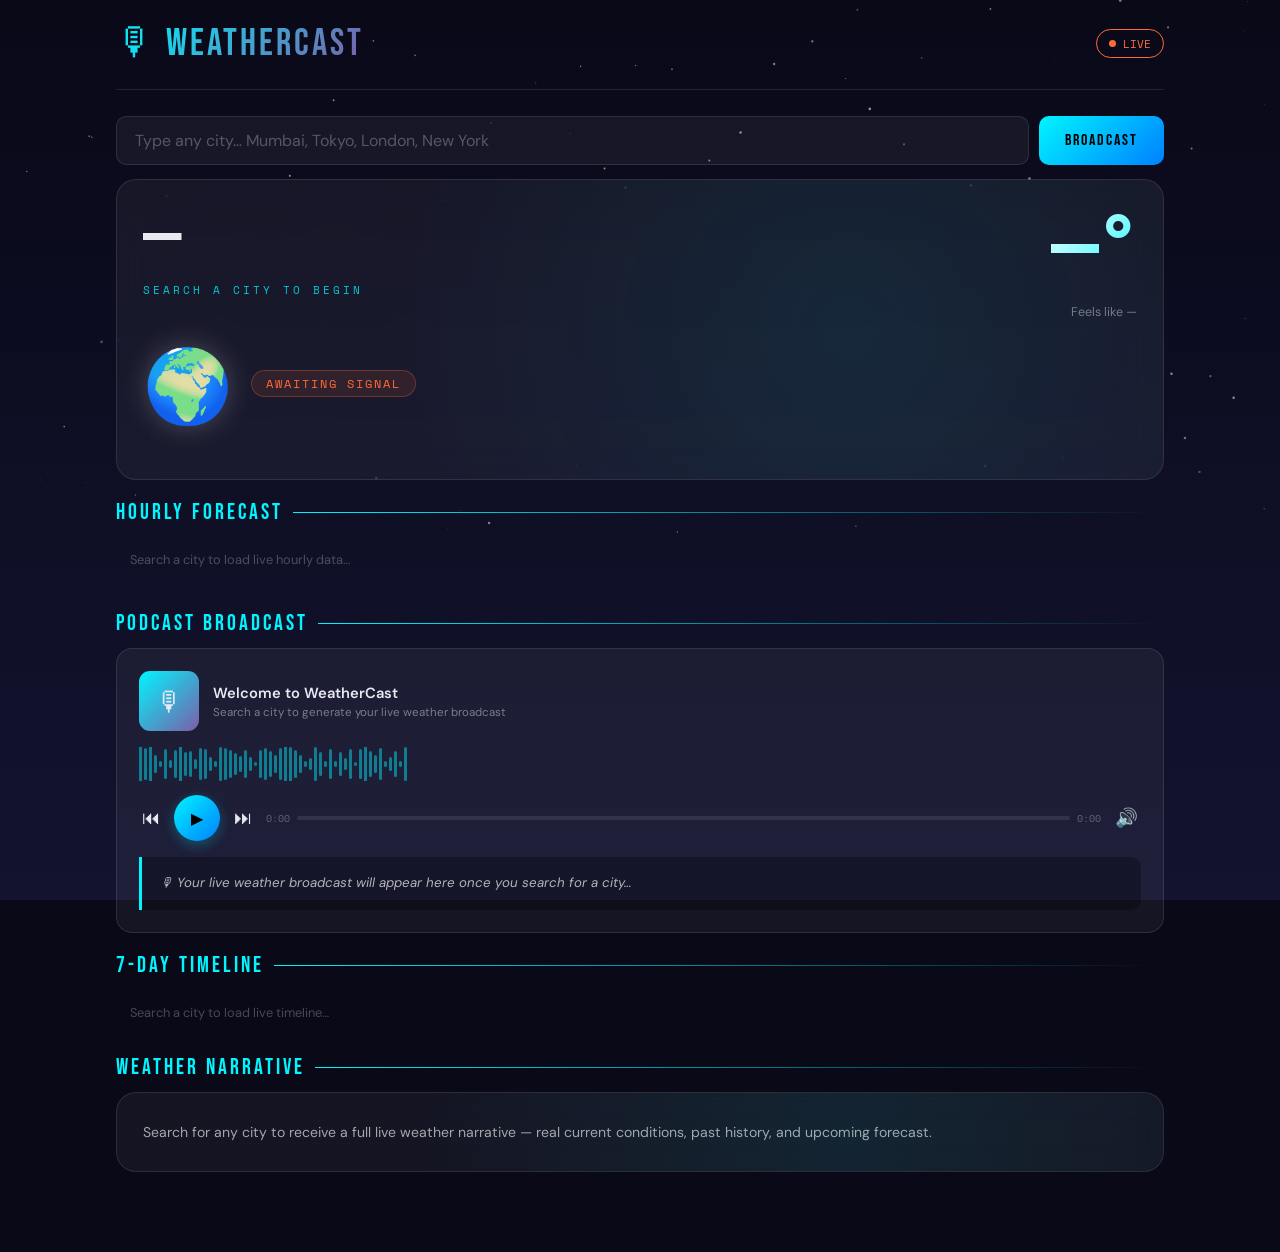
==== index.html @ f846a608 "Rename Weathercast App.html to index.html" ====
<!DOCTYPE html>
<html lang="en">
<head>
<meta charset="UTF-8"/>
<meta name="viewport" content="width=device-width,initial-scale=1.0"/>
<title>WeatherCast — Live Weather Podcast</title>
<link href="https://fonts.googleapis.com/css2?family=Bebas+Neue&family=DM+Sans:wght@300;400;600&family=Space+Mono:wght@400;700&display=swap" rel="stylesheet"/>
<style>
*,*::before,*::after{margin:0;padding:0;box-sizing:border-box}
:root{--a:#00f5ff;--a2:#ff6b35;--a3:#7fff00;--bg:#090918;--card:rgba(255,255,255,0.05);--border:rgba(255,255,255,0.1);--text:#e8e8f0}
body{font-family:'DM Sans',sans-serif;background:var(--bg);color:var(--text);min-height:100vh;overflow-x:hidden}
canvas{position:fixed;inset:0;z-index:0;pointer-events:none}
.wrap{position:relative;z-index:1;max-width:1080px;margin:0 auto;padding:20px 16px 60px}
header{display:flex;align-items:center;justify-content:space-between;padding-bottom:22px;border-bottom:1px solid var(--border);margin-bottom:26px}
.logo{font-family:'Bebas Neue',sans-serif;font-size:2.4rem;letter-spacing:3px;background:linear-gradient(135deg,var(--a),#7b5ea7);-webkit-background-clip:text;-webkit-text-fill-color:transparent}
.badge{display:flex;align-items:center;gap:7px;font-family:'Space Mono',monospace;font-size:.7rem;color:var(--a2);border:1px solid var(--a2);padding:5px 12px;border-radius:20px}
.dot{width:7px;height:7px;background:var(--a2);border-radius:50%;animation:pulse 1.2s ease-in-out infinite}
@keyframes pulse{0%,100%{opacity:1;transform:scale(1)}50%{opacity:.4;transform:scale(1.5)}}
.srow{display:flex;gap:10px;margin-bottom:14px}
.sinput{flex:1;background:rgba(255,255,255,.05);border:1px solid var(--border);border-radius:10px;padding:13px 18px;color:var(--text);font-family:'DM Sans',sans-serif;font-size:1rem;outline:none;transition:border-color .3s,box-shadow .3s}
.sinput:focus{border-color:var(--a);box-shadow:0 0 22px rgba(0,245,255,.22)}
.sinput::placeholder{color:rgba(255,255,255,.28)}
.sbtn{background:linear-gradient(135deg,var(--a),#0080ff);border:none;border-radius:10px;padding:13px 26px;color:#000;font-family:'Bebas Neue',sans-serif;font-size:1rem;letter-spacing:2px;cursor:pointer;transition:transform .2s,box-shadow .2s;white-space:nowrap}
.sbtn:hover{transform:translateY(-2px);box-shadow:0 8px 22px rgba(0,245,255,.38)}
.sbtn:active{transform:translateY(0)}
.err{background:rgba(255,80,80,.1);border:1px solid rgba(255,80,80,.3);border-radius:10px;padding:14px 18px;color:#ff7070;font-size:.85rem;margin-bottom:14px;display:none;line-height:1.8}
.card{position:relative;overflow:hidden;border-radius:20px;border:1px solid var(--border);backdrop-filter:blur(18px);background:var(--card);padding:26px;margin-bottom:20px}
.card::before{content:'';position:absolute;inset:0;background:radial-gradient(circle at 70% 50%,rgba(0,245,255,.07),transparent 60%);pointer-events:none}
.crow{display:flex;justify-content:space-between;align-items:flex-start;flex-wrap:wrap;gap:10px;margin-bottom:20px}
.cname{font-family:'Bebas Neue',sans-serif;font-size:clamp(2.4rem,7vw,4.8rem);line-height:.92;letter-spacing:2px}
.ccountry{font-family:'Space Mono',monospace;font-size:.68rem;color:var(--a);letter-spacing:3px;margin-top:5px;opacity:.8}
.tright{text-align:right}
.tmain{font-family:'Bebas Neue',sans-serif;font-size:clamp(3.2rem,9vw,6rem);line-height:1;background:linear-gradient(135deg,#fff,var(--a));-webkit-background-clip:text;-webkit-text-fill-color:transparent}
.tfeel{font-size:.78rem;color:rgba(255,255,255,.42);margin-top:2px}
.wrow{display:flex;align-items:center;gap:18px;flex-wrap:wrap}
.wicon{font-size:4.5rem;animation:float 4s ease-in-out infinite;filter:drop-shadow(0 0 14px rgba(255,255,255,.22))}
@keyframes float{0%,100%{transform:translateY(0)}50%{transform:translateY(-9px)}}
.ctag{font-family:'Space Mono',monospace;font-size:.75rem;color:var(--a2);background:rgba(255,107,53,.1);border:1px solid rgba(255,107,53,.28);padding:4px 14px;border-radius:18px;letter-spacing:2px;text-transform:uppercase;display:inline-block}
.cdesc{margin-top:7px;font-size:.82rem;color:rgba(255,255,255,.42);line-height:1.6}
.sgrid{display:grid;grid-template-columns:repeat(auto-fit,minmax(110px,1fr));gap:10px;margin-top:20px}
.sitem{background:rgba(255,255,255,.04);border:1px solid var(--border);border-radius:12px;padding:13px 10px;text-align:center;transition:transform .2s,border-color .2s}
.sitem:hover{transform:translateY(-3px);border-color:var(--a)}
.si{font-size:1.3rem;margin-bottom:5px}
.sl{font-size:.6rem;text-transform:uppercase;letter-spacing:2px;color:rgba(255,255,255,.32);margin-bottom:2px}
.sv{font-family:'Space Mono',monospace;font-size:.9rem;font-weight:700}
.sunw{position:relative;height:94px;margin:18px 0 5px;overflow:hidden}
.sunw svg{width:100%;height:100%}
.aqiw{margin-top:16px}
.aqil{display:flex;justify-content:space-between;font-size:.7rem;color:rgba(255,255,255,.42);margin-bottom:5px}
.aqibar{height:7px;border-radius:7px;background:linear-gradient(to right,#00e676,#ffeb3b,#ff9800,#f44336,#9c27b0);position:relative}
.aqicur{position:absolute;top:-5px;width:14px;height:14px;background:#fff;border-radius:50%;box-shadow:0 0 6px rgba(255,255,255,.5);transform:translateX(-50%);transition:left 1s ease}
.sec{font-family:'Bebas Neue',sans-serif;font-size:1.35rem;letter-spacing:3px;color:var(--a);margin-bottom:12px;display:flex;align-items:center;gap:10px}
.sec::after{content:'';flex:1;height:1px;background:linear-gradient(to right,var(--a),transparent)}
.hstrip{display:flex;gap:9px;overflow-x:auto;padding-bottom:9px;margin-bottom:20px;scrollbar-width:thin;scrollbar-color:var(--a) transparent}
.hp{flex-shrink:0;background:var(--card);border:1px solid var(--border);border-radius:11px;padding:11px 13px;text-align:center;min-width:64px;transition:border-color .2s,transform .2s}
.hp.now{border-color:var(--a);background:rgba(0,245,255,.07)}
.hp:hover{transform:scale(1.05)}
.hpt{font-family:'Space Mono',monospace;font-size:.58rem;color:rgba(255,255,255,.32);margin-bottom:4px}
.hpi{font-size:1.15rem;margin-bottom:4px}
.hpv{font-family:'Space Mono',monospace;font-size:.78rem;font-weight:700}
.tgrid{display:grid;grid-template-columns:repeat(auto-fit,minmax(125px,1fr));gap:10px;margin-bottom:20px}
.tc{background:var(--card);border:1px solid var(--border);border-radius:14px;padding:16px 12px;transition:transform .3s,border-color .3s,box-shadow .3s;position:relative;overflow:hidden}
.tc::before{content:'';position:absolute;inset:0;background:radial-gradient(circle at 50% 0%,rgba(0,245,255,.04),transparent 60%)}
.tc:hover{transform:translateY(-4px);border-color:var(--a);box-shadow:0 8px 24px rgba(0,245,255,.1)}
.tch{display:flex;justify-content:space-between;align-items:center;margin-bottom:8px}
.tcd{font-family:'Space Mono',monospace;font-size:.62rem;text-transform:uppercase;letter-spacing:2px;color:rgba(255,255,255,.32)}
.tbg{font-size:.58rem;padding:2px 7px;border-radius:7px;font-family:'Space Mono',monospace}
.bp{background:rgba(255,107,53,.12);color:var(--a2);border:1px solid rgba(255,107,53,.22)}
.bt{background:rgba(0,245,255,.12);color:var(--a);border:1px solid rgba(0,245,255,.22)}
.ba{background:rgba(127,255,0,.08);color:var(--a3);border:1px solid rgba(127,255,0,.18)}
.tci{font-size:1.9rem;margin-bottom:7px;display:block}
.tct{font-family:'Bebas Neue',sans-serif;font-size:1.9rem}
.tcc{font-size:.7rem;color:rgba(255,255,255,.42);margin-top:2px}
.tchl{font-family:'Space Mono',monospace;font-size:.65rem;margin-top:7px;color:rgba(255,255,255,.28)}
.pcard{background:var(--card);border:1px solid var(--border);border-radius:16px;padding:22px;margin-bottom:20px}
.pmeta{display:flex;align-items:center;gap:14px;margin-bottom:16px}
.pthumb{width:60px;height:60px;border-radius:11px;background:linear-gradient(135deg,var(--a),#7b5ea7);display:flex;align-items:center;justify-content:center;font-size:1.7rem;flex-shrink:0}
.pthumb.spin{animation:tspin 8s linear infinite}
@keyframes tspin{to{border-radius:50%;transform:rotate(360deg)}}
.ptitle{font-size:.92rem;font-weight:600;margin-bottom:2px}
.psub{font-size:.72rem;color:rgba(255,255,255,.42)}
.wf{display:flex;align-items:center;gap:2px;height:34px;margin-bottom:14px;overflow:hidden}
.wb{width:3px;background:var(--a);border-radius:2px;transform-origin:bottom;animation:wav var(--d) ease-in-out infinite alternate paused;opacity:.45}
.wb.on{animation-play-state:running;opacity:1}
@keyframes wav{from{transform:scaleY(.07)}to{transform:scaleY(1)}}
.pctrl{display:flex;align-items:center;gap:11px}
.cbtn{background:none;border:none;cursor:pointer;color:var(--text);font-size:1.15rem;transition:color .2s,transform .2s;padding:3px}
.cbtn:hover{color:var(--a);transform:scale(1.15)}
.playbtn{width:46px;height:46px;background:linear-gradient(135deg,var(--a),#0080ff);border-radius:50%;display:flex;align-items:center;justify-content:center;color:#000;font-size:1rem;border:none;cursor:pointer;transition:transform .2s,box-shadow .2s;box-shadow:0 4px 14px rgba(0,245,255,.26);flex-shrink:0}
.playbtn:hover{transform:scale(1.08);box-shadow:0 6px 22px rgba(0,245,255,.42)}
.prow{flex:1;display:flex;align-items:center;gap:7px}
.ptrack{flex:1;height:4px;background:rgba(255,255,255,.09);border-radius:4px;cursor:pointer;overflow:hidden}
.pfill{height:100%;background:linear-gradient(to right,var(--a),#0080ff);border-radius:4px;pointer-events:none;transition:width .3s}
.tl{font-family:'Space Mono',monospace;font-size:.62rem;color:rgba(255,255,255,.32);white-space:nowrap}
.sbox{background:rgba(0,0,0,.26);border-left:3px solid var(--a);border-radius:0 11px 11px 0;padding:14px 18px;font-size:.83rem;line-height:1.85;color:rgba(255,255,255,.68);margin-top:16px;max-height:175px;overflow-y:auto;scrollbar-width:thin;scrollbar-color:var(--a) transparent}
.hl{color:var(--a);font-weight:600}
.narr{font-size:.88rem;line-height:1.9;color:rgba(255,255,255,.62)}
.narr em{color:var(--a);font-style:normal;font-weight:600}
.loader{position:fixed;inset:0;background:rgba(9,9,24,.94);display:flex;align-items:center;justify-content:center;z-index:999;flex-direction:column;gap:13px;transition:opacity .4s}
.loader.off{opacity:0;pointer-events:none}
.ring{width:48px;height:48px;border-radius:50%;border:3px solid rgba(0,245,255,.1);border-top-color:var(--a);animation:spin .8s linear infinite}
@keyframes spin{to{transform:rotate(360deg)}}
.ltxt{font-family:'Space Mono',monospace;font-size:.72rem;color:var(--a);letter-spacing:3px;text-align:center}
.fx{position:fixed;inset:0;pointer-events:none;z-index:0;overflow:hidden}
.rd{position:absolute;width:1px;background:linear-gradient(to bottom,transparent,rgba(130,200,255,.55));animation:rf var(--dur) linear var(--del) infinite}
@keyframes rf{from{top:-20px}to{top:100vh}}
.sf{position:absolute;color:rgba(255,255,255,.62);font-size:var(--sz);top:-28px;animation:sf2 var(--dur) linear var(--del) infinite}
@keyframes sf2{from{top:-28px;transform:translateX(0) rotate(0)}to{top:100vh;transform:translateX(var(--dr)) rotate(720deg)}}
.lf{position:fixed;inset:0;background:rgba(255,255,255,0);pointer-events:none;animation:lfl 6s ease infinite}
@keyframes lfl{0%,94%,96%,100%{background:rgba(255,255,255,0)}95%{background:rgba(255,255,255,.12)}}
@media(max-width:520px){.crow{flex-direction:column}.tright{text-align:left}.sgrid{grid-template-columns:repeat(2,1fr)}.tgrid{grid-template-columns:repeat(2,1fr)}}
</style>
</head>
<body>
<div class="loader" id="ldr"><div class="ring"></div><div class="ltxt" id="ltxt">WEATHERCAST</div></div>
<div class="fx" id="rc"></div><div class="fx" id="sc"></div><div class="fx" id="stc"></div>
<canvas id="bg"></canvas>
<div class="wrap">
  <header>
    <div class="logo">🎙 WeatherCast</div>
    <div class="badge"><div class="dot"></div>LIVE</div>
  </header>
  <div class="srow">
    <input id="inp" class="sinput" type="text" placeholder="Type any city… Mumbai, Tokyo, London, New York"/>
    <button class="sbtn" onclick="go()">BROADCAST</button>
  </div>
  <div class="err" id="err"></div>
  <div class="card">
    <div class="crow">
      <div><div class="cname" id="cn">—</div><div class="ccountry" id="cc">SEARCH A CITY TO BEGIN</div></div>
      <div class="tright"><div class="tmain" id="tm">—°</div><div class="tfeel" id="tf">Feels like —</div></div>
    </div>
    <div class="wrow">
      <span class="wicon" id="wi">🌍</span>
      <div><span class="ctag" id="ct">AWAITING SIGNAL</span><div class="cdesc" id="cd"></div></div>
    </div>
    <div class="sgrid" id="sg"></div>
    <div class="sunw" id="sunw" style="display:none">
      <svg viewBox="0 0 600 100" preserveAspectRatio="none">
        <path d="M30,96 Q300,-10 570,96" stroke="rgba(255,180,0,.2)" stroke-width="2" fill="none" stroke-dasharray="5 4"/>
        <circle id="sdot" cx="0" cy="0" r="9" fill="#FFD700" filter="url(#gf)"/>
        <defs><filter id="gf"><feGaussianBlur stdDeviation="3" result="b"/><feMerge><feMergeNode in="b"/><feMergeNode in="SourceGraphic"/></feMerge></filter></defs>
      </svg>
      <div style="display:flex;justify-content:space-between;font-family:'Space Mono',monospace;font-size:.62rem;color:rgba(255,255,255,.28);padding:0 18px">
        <span id="srl">🌅 —</span><span id="ssl">🌇 —</span>
      </div>
    </div>
    <div class="aqiw" id="aqiw" style="display:none">
      <div class="aqil"><span>AIR QUALITY INDEX</span><span id="aqiv">—</span></div>
      <div class="aqibar"><div class="aqicur" id="aqic" style="left:5%"></div></div>
    </div>
  </div>
  <div class="sec">HOURLY FORECAST</div>
  <div class="hstrip" id="hs"><div style="color:rgba(255,255,255,.26);font-size:.8rem;padding:14px">Search a city to load live hourly data…</div></div>
  <div class="sec">PODCAST BROADCAST</div>
  <div class="pcard">
    <div class="pmeta">
      <div class="pthumb" id="pt">🎙</div>
      <div><div class="ptitle" id="etitle">Welcome to WeatherCast</div><div class="psub" id="esub">Search a city to generate your live weather broadcast</div></div>
    </div>
    <div class="wf" id="wf"></div>
    <div class="pctrl">
      <button class="cbtn" onclick="skB()">⏮</button>
      <button class="playbtn" id="pb" onclick="tog()">▶</button>
      <button class="cbtn" onclick="skF()">⏭</button>
      <div class="prow">
        <span class="tl" id="tc">0:00</span>
        <div class="ptrack" onclick="seek(event)"><div class="pfill" id="pf" style="width:0%"></div></div>
        <span class="tl" id="tt">0:00</span>
      </div>
      <button class="cbtn" id="vb" onclick="muteT()">🔊</button>
    </div>
    <div class="sbox" id="sb"><em>🎙 Your live weather broadcast will appear here once you search for a city…</em></div>
  </div>
  <div class="sec">7-DAY TIMELINE</div>
  <div class="tgrid" id="tg"><div style="color:rgba(255,255,255,.26);font-size:.8rem;padding:14px">Search a city to load live timeline…</div></div>
  <div class="sec">WEATHER NARRATIVE</div>
  <div class="card"><p class="narr" id="nrt">Search for any city to receive a full live weather narrative — real current conditions, past history, and upcoming forecast.</p></div>
</div>
<script>
const WM={0:{l:"Clear Sky",i:"☀️"},1:{l:"Mainly Clear",i:"🌤"},2:{l:"Partly Cloudy",i:"⛅"},3:{l:"Overcast",i:"☁️"},45:{l:"Foggy",i:"🌫"},48:{l:"Icy Fog",i:"🌫"},51:{l:"Light Drizzle",i:"🌦"},53:{l:"Moderate Drizzle",i:"🌦"},55:{l:"Dense Drizzle",i:"🌧"},61:{l:"Slight Rain",i:"🌧"},63:{l:"Moderate Rain",i:"🌧"},65:{l:"Heavy Rain",i:"🌧"},71:{l:"Slight Snow",i:"🌨"},73:{l:"Moderate Snow",i:"❄️"},75:{l:"Heavy Snow",i:"❄️"},77:{l:"Snow Grains",i:"🌨"},80:{l:"Slight Showers",i:"🌦"},81:{l:"Moderate Showers",i:"🌧"},82:{l:"Violent Showers",i:"⛈"},85:{l:"Snow Showers",i:"🌨"},86:{l:"Heavy Snow Showers",i:"❄️"},95:{l:"Thunderstorm",i:"⛈"},96:{l:"Thunderstorm+Hail",i:"⛈"},99:{l:"Heavy Thunderstorm",i:"⛈"}};
const W=c=>WM[c]||{l:"Unknown",i:"🌡"};
const CN={IN:"India",GB:"United Kingdom",US:"United States",JP:"Japan",FR:"France",AE:"United Arab Emirates",AU:"Australia",RU:"Russia",EG:"Egypt",CN:"China",SG:"Singapore",CA:"Canada",DE:"Germany",TH:"Thailand",BR:"Brazil",MX:"Mexico",ZA:"South Africa",NG:"Nigeria",KE:"Kenya",PK:"Pakistan",BD:"Bangladesh",ID:"Indonesia",PH:"Philippines",VN:"Vietnam",KR:"South Korea",IT:"Italy",ES:"Spain",PT:"Portugal",NL:"Netherlands",BE:"Belgium",CH:"Switzerland",AT:"Austria",SE:"Sweden",NO:"Norway",DK:"Denmark",FI:"Finland",PL:"Poland",TR:"Turkey",SA:"Saudi Arabia",IR:"Iran",IQ:"Iraq",IL:"Israel",AR:"Argentina",CL:"Chile",CO:"Colombia",PE:"Peru",NZ:"New Zealand",MY:"Malaysia",NP:"Nepal",LK:"Sri Lanka",GH:"Ghana",MA:"Morocco",UA:"Ukraine",GR:"Greece",CZ:"Czech Republic"};
const cname=c=>CN[c]||c||"";
// Canvas
const cv=document.getElementById('bg'),cx=cv.getContext('2d');
let stars=[],bgc=['#090918','#131330'];
const initC=()=>{cv.width=window.innerWidth;cv.height=window.innerHeight;stars=Array.from({length:110},()=>({x:Math.random()*cv.width,y:Math.random()*cv.height*.6,r:Math.random()*1.4,a:Math.random(),s:.003+Math.random()*.007}))};
const setBg=c=>{if([95,96,99].includes(c))bgc=['#0d0d18','#0d150b'];else if([61,63,65,80,81,82].includes(c))bgc=['#0a1020','#0d2032'];else if([71,73,75,77,85,86].includes(c))bgc=['#0f0f1c','#1c1e2c'];else if([0,1].includes(c))bgc=['#060610','#0a1028'];else bgc=['#090918','#131330']};
const drawC=()=>{const g=cx.createLinearGradient(0,0,0,cv.height);g.addColorStop(0,bgc[0]);g.addColorStop(1,bgc[1]);cx.fillStyle=g;cx.fillRect(0,0,cv.width,cv.height);stars.forEach(s=>{s.a+=s.s;cx.beginPath();cx.arc(s.x,s.y,s.r,0,Math.PI*2);cx.fillStyle=`rgba(255,255,255,${.25+Math.sin(s.a)*.35})`;cx.fill()});requestAnimationFrame(drawC)};
window.addEventListener('resize',initC);initC();drawC();
// Waveform
(()=>{const w=document.getElementById('wf');for(let i=0;i<54;i++){const b=document.createElement('div');b.className='wb';b.style.cssText=`height:${10+Math.random()*100}%;--d:${.3+Math.random()*.75}s;animation-delay:${Math.random()*-1}s`;w.appendChild(b)}})();
// State
let D=null,script='',playing=false,muted=false,elapsed=0,dur=180,paused=false;
const sy=window.speechSynthesis;
let utt=null,tmr=null;
const setL=(show,txt)=>{document.getElementById('ltxt').textContent=txt||'...';document.getElementById('ldr').classList.toggle('off',!show)};
const showErr=m=>{const e=document.getElementById('err');e.innerHTML='⚠️ '+m;e.style.display='block'};
const hideErr=()=>document.getElementById('err').style.display='none';

// FETCH — uses both fetch() and XHR as fallback
async function apiGet(url){
  // Try fetch first
  try{
    const r=await fetch(url);
    if(!r.ok)throw new Error('HTTP '+r.status);
    return await r.json();
  }catch(e){
    // Fallback to XHR
    return new Promise((res,rej)=>{
      const x=new XMLHttpRequest();
      x.open('GET',url,true);
      x.timeout=12000;
      x.onload=()=>{if(x.status>=200&&x.status<300){try{res(JSON.parse(x.responseText))}catch(e){rej('Parse error')}}else rej('Server error '+x.status)};
      x.onerror=()=>rej('NETWORK_ERROR');
      x.ontimeout=()=>rej('TIMEOUT');
      x.send();
    });
  }
}

async function go(){
  const v=document.getElementById('inp').value.trim();
  if(!v)return;
  hideErr();
  setL(true,'LOCATING CITY...');
  try{
    const gd=await apiGet('https://geocoding-api.open-meteo.com/v1/search?name='+encodeURIComponent(v)+'&count=1&language=en&format=json');
    if(!gd.results||!gd.results.length){setL(false);showErr('City "'+v+'" not found. Try a different spelling.');return;}
    const g=gd.results[0];
    setL(true,'FETCHING LIVE WEATHER...');
    const wd=await apiGet('https://api.open-meteo.com/v1/forecast?latitude='+g.latitude+'&longitude='+g.longitude+'&current=temperature_2m,relative_humidity_2m,apparent_temperature,weather_code,cloud_cover,wind_speed_10m,surface_pressure,visibility&hourly=temperature_2m,weather_code&daily=weather_code,temperature_2m_max,temperature_2m_min,sunrise,sunset&past_days=3&forecast_days=4&timezone=auto');
    setL(true,'CHECKING AIR QUALITY...');
    let aqi=null;
    try{const ad=await apiGet('https://air-quality-api.open-meteo.com/v1/air-quality?latitude='+g.latitude+'&longitude='+g.longitude+'&current=european_aqi&timezone=auto');aqi=ad?.current?.european_aqi??null;}catch(e){}
    D={name:g.name,country:cname(g.country_code),tz:g.timezone,c:wd.current,hourly:wd.hourly,daily:wd.daily,aqi};
    render(D);setL(false);
  }catch(e){
    setL(false);
    const msg=String(e);
    if(msg.includes('NETWORK_ERROR')||msg.includes('Failed to fetch')||msg.includes('NetworkError')||msg.includes('Load failed')){
      showErr('Cannot connect to Open-Meteo servers.<br><br>'
        +'<b>You are opening this as a local file.</b> Chrome blocks API calls from local files.<br><br>'
        +'<b>Quick fix:</b> Open the file <b>start-server.bat</b> (Windows) or <b>start-server.command</b> (Mac) that came with this download. It starts a tiny local server and opens the app automatically in your browser.');
    }else{
      showErr(msg);
    }
  }
}
document.getElementById('inp').addEventListener('keydown',e=>{if(e.key==='Enter')go()});

function render(d){
  const{name,country,c,hourly,daily,aqi}=d;
  const w=W(c.weather_code),t=Math.round(c.temperature_2m),fl=Math.round(c.apparent_temperature),ti=3;
  document.getElementById('cn').textContent=name;
  document.getElementById('cc').textContent=country+' · '+(d.tz||'');
  document.getElementById('tm').textContent=t+'°C';
  document.getElementById('tf').textContent='Feels like '+fl+'°C · H:'+Math.round(daily.temperature_2m_max[ti])+'° L:'+Math.round(daily.temperature_2m_min[ti])+'°';
  document.getElementById('wi').textContent=w.i;
  document.getElementById('ct').textContent=w.l.toUpperCase();
  document.getElementById('cd').textContent='Wind '+Math.round(c.wind_speed_10m)+' km/h · Humidity '+c.relative_humidity_2m+'% · Pressure '+Math.round(c.surface_pressure)+' hPa';
  const vis=c.visibility?(c.visibility/1000).toFixed(1)+' km':'—';
  const sr=f12(daily.sunrise[ti]),ss=f12(daily.sunset[ti]);
  document.getElementById('sg').innerHTML=[{e:'💧',l:'HUMIDITY',v:c.relative_humidity_2m+'%'},{e:'💨',l:'WIND',v:Math.round(c.wind_speed_10m)+' km/h'},{e:'👁️',l:'VISIBILITY',v:vis},{e:'🌡',l:'FEELS LIKE',v:fl+'°C'},{e:'📊',l:'PRESSURE',v:Math.round(c.surface_pressure)+' hPa'},{e:'☁️',l:'CLOUD COVER',v:c.cloud_cover+'%'},{e:'🌅',l:'SUNRISE',v:sr},{e:'🌇',l:'SUNSET',v:ss}].map(s=>'<div class="sitem"><div class="si">'+s.e+'</div><div class="sl">'+s.l+'</div><div class="sv">'+s.v+'</div></div>').join('');
  document.getElementById('sunw').style.display='block';
  document.getElementById('srl').textContent='🌅 '+sr;document.getElementById('ssl').textContent='🌇 '+ss;
  placeSun(daily.sunrise[ti],daily.sunset[ti]);
  if(aqi!==null){document.getElementById('aqiw').style.display='block';const al=aqi<20?'Good':aqi<40?'Fair':aqi<60?'Moderate':aqi<80?'Poor':'Very Poor';document.getElementById('aqiv').textContent=aqi+' — '+al;document.getElementById('aqic').style.left=Math.min(95,Math.round(aqi/100*100))+'%';}
  const nowH=new Date().getHours(),times=hourly.time;
  let si=times.findIndex(t2=>{const dt=new Date(t2);return dt.toDateString()===new Date().toDateString()&&dt.getHours()===nowH});
  if(si<0)si=0;
  document.getElementById('hs').innerHTML=Array.from({length:24},(_,i)=>si+i).filter(i=>i<times.length).map((idx,i)=>{const dt=new Date(times[idx]);const hw=W(hourly.weather_code[idx]);return'<div class="hp '+(i===0?'now':'')+'"><div class="hpt">'+(i===0?'NOW':String(dt.getHours()).padStart(2,'0')+':00')+'</div><div class="hpi">'+hw.i+'</div><div class="hpv">'+Math.round(hourly.temperature_2m[idx])+'°</div></div>'}).join('');
  setTimeout(()=>{const el=document.querySelector('.hp.now');if(el)el.scrollIntoView({inline:'center',behavior:'smooth'})},100);
  document.getElementById('tg').innerHTML=daily.time.map((ds,i)=>{const dt=new Date(ds);const lbl=i===ti?'TODAY':dt.toLocaleDateString('en',{weekday:'short'}).toUpperCase();const dw=W(daily.weather_code[i]);const hi=Math.round(daily.temperature_2m_max[i]),lo=Math.round(daily.temperature_2m_min[i]),avg=Math.round((hi+lo)/2);const b=i===ti?'<span class="tbg bt">TODAY</span>':i<ti?'<span class="tbg bp">PAST</span>':'<span class="tbg ba">AHEAD</span>';return'<div class="tc"><div class="tch"><div class="tcd">'+lbl+'</div>'+b+'</div><span class="tci">'+dw.i+'</span><div class="tct">'+avg+'°C</div><div class="tcc">'+dw.l+'</div><div class="tchl">▲ '+hi+'°  ▼ '+lo+'°</div></div>'}).join('');
  document.getElementById('nrt').innerHTML=buildNarr(d,ti);
  if(sy)sy.cancel();playing=false;paused=false;elapsed=0;
  document.getElementById('pb').innerHTML='▶';document.getElementById('pt').classList.remove('spin');
  document.querySelectorAll('.wb').forEach(b=>b.classList.remove('on'));
  document.getElementById('pf').style.width='0%';document.getElementById('tc').textContent='0:00';
  script=buildScript(d,ti,sr,ss);
  document.getElementById('etitle').textContent='🎙 '+name+' — Live Briefing';
  document.getElementById('esub').textContent=new Date().toLocaleDateString('en',{weekday:'long',year:'numeric',month:'long',day:'numeric'});
  document.getElementById('sb').innerHTML=fmtS(script);
  document.getElementById('pt').textContent=w.i;
  dur=Math.round(clean(script).split(' ').length/2.5);
  document.getElementById('tt').textContent=fmtT(dur);
  fx(c.weather_code);setBg(c.weather_code);
}
function buildScript(d,ti,sr,ss){const{name,country,c,daily,aqi}=d;const w=W(c.weather_code),t=Math.round(c.temperature_2m),fl=Math.round(c.apparent_temperature);const desc=t>38?"dangerously hot":t>32?"a scorcher":t>25?"warm and pleasant":t>18?"mild and comfortable":t>10?"cool":t>0?"cold":"freezing";const aqiTxt=aqi===null?"unavailable":aqi<20?"good":aqi<40?"fair":aqi<60?"moderate":aqi<80?"poor":"very poor";const past=daily.time.slice(0,3).map((_,i)=>({date:new Date(daily.time[i]),w:W(daily.weather_code[i]),hi:Math.round(daily.temperature_2m_max[i]),lo:Math.round(daily.temperature_2m_min[i])}));const future=daily.time.slice(4).map((_,i)=>({date:new Date(daily.time[i+4]),w:W(daily.weather_code[i+4]),hi:Math.round(daily.temperature_2m_max[i+4]),lo:Math.round(daily.temperature_2m_min[i+4])}));const trend=past[0]?.hi>Math.round(daily.temperature_2m_max[ti])?"a cooling trend":"a warming trend";return`🎙 Welcome to WeatherCast — your live atmospheric briefing.\n\nToday we are broadcasting live from ${name}, ${country}.\n\n📍 CURRENT CONDITIONS\nRight now in ${name}, the temperature stands at ${t} degrees Celsius — ${desc}. It feels like ${fl} degrees Celsius outside. Conditions show ${w.l.toLowerCase()}, with ${c.cloud_cover} percent cloud cover. Wind is blowing at ${Math.round(c.wind_speed_10m)} kilometres per hour, humidity is at ${c.relative_humidity_2m} percent, and atmospheric pressure reads ${Math.round(c.surface_pressure)} hectopascals. Air quality today is rated ${aqiTxt}.\n\n${advice(c.weather_code,t,c.relative_humidity_2m)}\n\nThe sun rose at ${sr} and sets at ${ss}. Today's high reaches ${Math.round(daily.temperature_2m_max[ti])} degrees Celsius with a low of ${Math.round(daily.temperature_2m_min[ti])} degrees Celsius.\n\n📅 LOOKING BACK — RECENT DAYS\n${past.map(p=>`On ${p.date.toLocaleDateString('en',{weekday:'long'})}, ${name} saw ${p.w.l.toLowerCase()} with a high of ${p.hi} degrees Celsius and a low of ${p.lo} degrees Celsius.`).join(' ')}\n\nTemperatures are on ${trend} compared to earlier this week.\n\n🔮 WHAT IS AHEAD — 3-DAY OUTLOOK\n${future.map(f=>`${f.date.toLocaleDateString('en',{weekday:'long'})}: expect ${f.w.l.toLowerCase()} — highs of ${f.hi} degrees Celsius and lows of ${f.lo} degrees Celsius.`).join(' ')}\n\n${fAdv(future)}\n\nThat wraps up today's live edition of WeatherCast from ${name}, ${country}. Stay weather-aware, and we will be back tomorrow. 🎙`;}
function advice(code,t,h){if([95,96,99].includes(code))return"⛈ Thunderstorm alert! Stay indoors and keep away from windows.";if([65,82].includes(code))return"🌧 Heavy rainfall expected. Avoid low-lying areas and drive carefully.";if([51,53,55,61,63,80,81].includes(code))return"☔ Rain in the forecast. Carry an umbrella and stay cautious on the roads.";if([71,73,75,77,85,86].includes(code))return"❄️ Snow expected. Layer up and watch for ice on roads.";if(t>38)return"🥵 Extreme heat warning! Stay hydrated and avoid afternoon outdoor activity.";if(t<0)return"🧊 Freezing temperatures! Wear thermal layers and watch for black ice.";if(h>80)return"💦 High humidity today. It will feel warmer than shown.";return"🌈 Pleasant conditions today — great day to spend time outdoors!";}
function fAdv(f){if(f.some(x=>[95,96,99].includes(x.w?.code)))return"⛈ Stormy weather on the way.";if(f.some(x=>[71,73,75,77,85,86].includes(x.w?.code)))return"🧣 Snow forecast later this week.";if(f.some(x=>[51,53,55,61,63,65,80,81,82].includes(x.w?.code)))return"🌂 Wet weather expected — keep that umbrella handy.";if(f.some(x=>x.hi>36))return"🌡 A heat surge approaching — stay cool and hydrated.";if(f.some(x=>x.lo<2))return"🧥 Near-freezing ahead — layer up.";return"✅ Settled and comfortable conditions expected. Enjoy it!";}
function buildNarr(d,ti){const{name,country,c,daily,aqi}=d;const w=W(c.weather_code),t=Math.round(c.temperature_2m),hi=Math.round(daily.temperature_2m_max[ti]),lo=Math.round(daily.temperature_2m_min[ti]),ph=Math.round(daily.temperature_2m_max[0]);const trend=ph>hi?"cooling trend":"warming trend";const aqiTxt=aqi===null?"unavailable":aqi<20?"excellent":aqi<40?"fair":aqi<60?"moderate":"poor";const nw=daily.weather_code[4]!==undefined?W(daily.weather_code[4]).l.toLowerCase():"—";const nh=daily.temperature_2m_max[4]!==undefined?Math.round(daily.temperature_2m_max[4]):"—";return`<em>${name}</em>, <em>${country}</em> is currently experiencing <em>${w.l.toLowerCase()}</em> at <em>${t}°C</em> — a ${trend} from earlier this week. Today spans from <em>${lo}°C</em> to <em>${hi}°C</em>. Humidity <em>${c.relative_humidity_2m}%</em>, wind <em>${Math.round(c.wind_speed_10m)} km/h</em>, cloud cover <em>${c.cloud_cover}%</em>. Air quality: <em>${aqiTxt}</em>. Tomorrow: <em>${nw}</em> with highs near <em>${nh}°C</em>.`;}
function fmtS(s){return s.replace(/(🎙[^\n]*)/g,'<strong class="hl">$1</strong>').replace(/(📍[^\n]*|📅[^\n]*|🔮[^\n]*)/g,'<span class="hl">$1</span>').replace(/\n/g,'<br>');}
function placeSun(rI,sI){const now=Date.now(),rise=new Date(rI).getTime(),set=new Date(sI).getTime();const t=Math.max(0,Math.min(1,(now-rise)/(set-rise)));const x=(1-t)*(1-t)*30+2*(1-t)*t*300+t*t*570;const y=(1-t)*(1-t)*96+2*(1-t)*t*(-10)+t*t*96;document.getElementById('sdot').setAttribute('cx',x);document.getElementById('sdot').setAttribute('cy',y);}
function f12(iso){if(!iso)return'—';const d=new Date(iso),h=d.getHours(),m=d.getMinutes();return(h%12||12)+':'+String(m).padStart(2,'0')+' '+(h>=12?'PM':'AM');}
function fx(code){document.getElementById('rc').innerHTML='';document.getElementById('sc').innerHTML='';document.getElementById('stc').innerHTML='';if([95,96,99].includes(code)){rain(95);lightning();}else if([65,82].includes(code))rain(80);else if([51,53,55,61,63,80,81].includes(code))rain(45);else if([71,73,75,77,85,86].includes(code))snow(40);}
function rain(n){const c=document.getElementById('rc');for(let i=0;i<n;i++){const e=document.createElement('div');e.className='rd';e.style.cssText='left:'+Math.random()*100+'%;height:'+(14+Math.random()*12)+'px;--dur:'+(0.4+Math.random()*0.6)+'s;--del:'+(-Math.random()*2)+'s;opacity:'+(0.3+Math.random()*0.5);c.appendChild(e);}}
function snow(n){const c=document.getElementById('sc');const f=['❄','✦','✧','*','·'];for(let i=0;i<n;i++){const e=document.createElement('div');e.className='sf';e.textContent=f[Math.floor(Math.random()*f.length)];e.style.cssText='left:'+Math.random()*100+'%;--dur:'+(3+Math.random()*5)+'s;--del:'+(-Math.random()*8)+'s;--sz:'+(0.8+Math.random()*1.1)+'rem;--dr:'+((Math.random()-0.5)*90)+'px';c.appendChild(e);}}
function lightning(){const e=document.createElement('div');e.className='lf';document.getElementById('stc').appendChild(e);}
function clean(t){return t.replace(/[🎙📍📅🔮🌏☔🧥🥵💨💦🌈✅🧣🌂🌡☀️⛈🌧🌦❄️🌨🌅🌇📊💧👁️☁️🌤⛅🌫]/gu,'').replace(/[▲▼·•◆◇★☆]/g,'').replace(/(-?\d+(\.\d+)?)\s*°[Cc]/g,'$1 degrees Celsius').replace(/°/g,' degrees').replace(/\n{3,}/g,'\n\n').replace(/[^\x00-\x7F]/g,' ').replace(/\s{2,}/g,' ').trim();}
function setPl(p){playing=p;document.getElementById('pb').innerHTML=p?'⏸':'▶';document.getElementById('pt').classList.toggle('spin',p);document.querySelectorAll('.wb').forEach(b=>b.classList.toggle('on',p));}
function startT(){clearInterval(tmr);tmr=setInterval(()=>{if(!playing||paused)return;elapsed=Math.min(elapsed+1,dur);document.getElementById('pf').style.width=(elapsed/dur*100)+'%';document.getElementById('tc').textContent=fmtT(elapsed);if(elapsed>=dur){clearInterval(tmr);setPl(false);}},1000);}
function tog(){if(!D){alert('Please search for a city first!');return;}if(!script)return;if(paused&&sy.paused){sy.resume();paused=false;setPl(true);startT();return;}if(playing&&sy.speaking){sy.pause();paused=true;setPl(false);clearInterval(tmr);return;}sy.cancel();paused=false;elapsed=0;utt=new SpeechSynthesisUtterance(clean(script));utt.rate=0.92;utt.pitch=1;utt.volume=muted?0:1;const vs=sy.getVoices();const best=vs.find(v=>(v.name.includes('Google')||v.name.includes('Daniel')||v.name.includes('Samantha'))&&v.lang.startsWith('en'))||vs.find(v=>v.lang.startsWith('en'));if(best)utt.voice=best;utt.onstart=()=>{setPl(true);startT();};utt.onend=()=>{setPl(false);paused=false;elapsed=dur;document.getElementById('pf').style.width='100%';document.getElementById('tc').textContent=fmtT(dur);clearInterval(tmr);};utt.onerror=e=>{console.warn('TTS:',e.error);setPl(false);clearInterval(tmr);};sy.speak(utt);}
function skB(){sy.cancel();paused=false;setPl(false);clearInterval(tmr);elapsed=0;document.getElementById('pf').style.width='0%';document.getElementById('tc').textContent='0:00';setTimeout(()=>tog(),200);}
function skF(){sy.cancel();paused=false;setPl(false);clearInterval(tmr);elapsed=Math.min(dur,elapsed+20);document.getElementById('pf').style.width=(elapsed/dur*100)+'%';document.getElementById('tc').textContent=fmtT(elapsed);}
function seek(e){const r=e.currentTarget.getBoundingClientRect(),p=Math.max(0,Math.min(1,(e.clientX-r.left)/r.width));elapsed=Math.round(p*dur);document.getElementById('pf').style.width=(p*100)+'%';document.getElementById('tc').textContent=fmtT(elapsed);if(playing||sy.speaking){sy.cancel();setTimeout(()=>tog(),150);}}
function muteT(){muted=!muted;document.getElementById('vb').textContent=muted?'🔇':'🔊';if(sy.speaking&&!sy.paused){sy.cancel();setTimeout(()=>tog(),150);}}
window.speechSynthesis.onvoiceschanged=()=>{};
function fmtT(s){return Math.floor(s/60)+':'+String(s%60).padStart(2,'0');}
setTimeout(()=>setL(false),600);
</script>
</body>
</html>
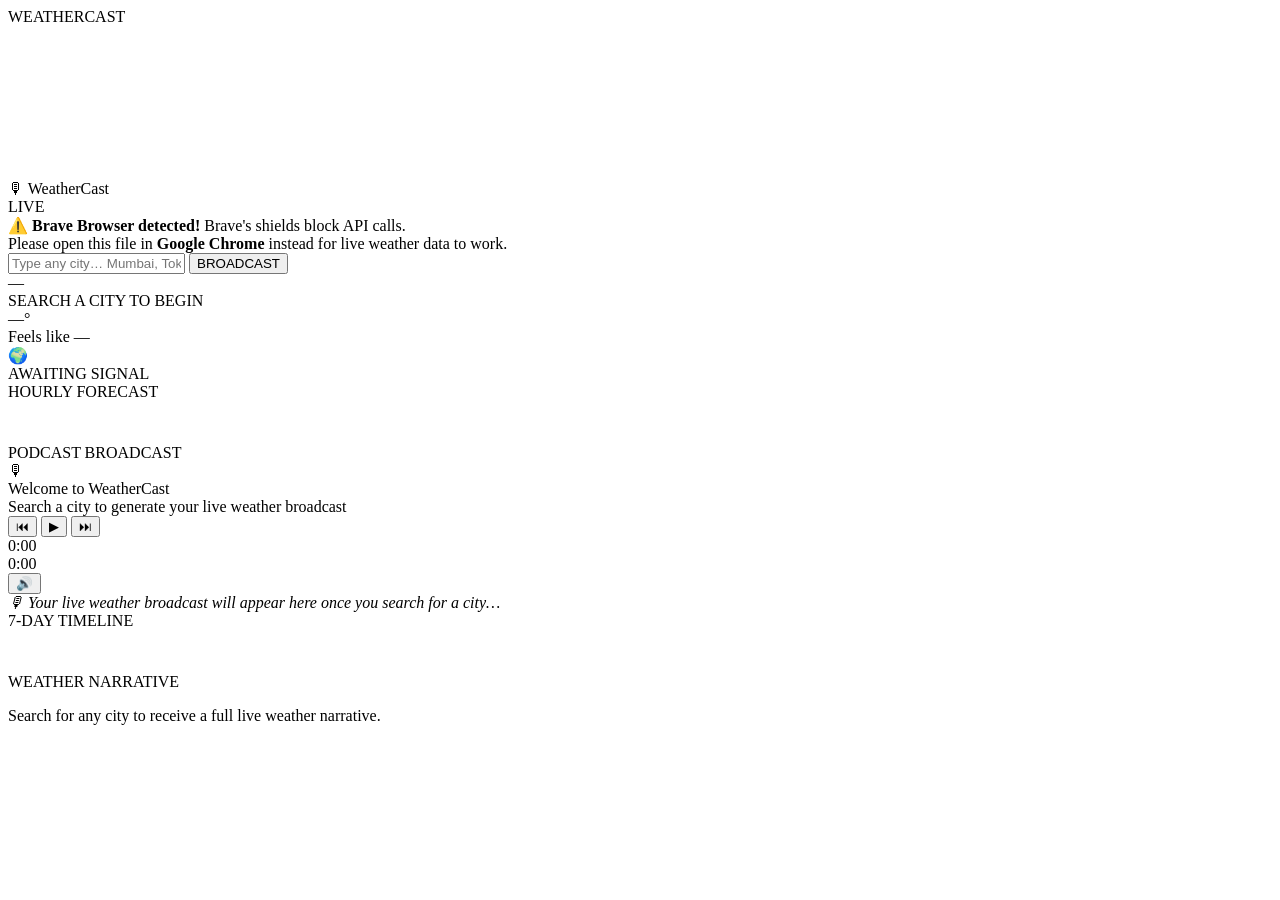
==== commit c584d64b: "Add files via upload" ====
--- a/index.html
+++ b/index.html
@@ -1,314 +1,152 @@
-<!DOCTYPE html>
-<html lang="en">
-<head>
-<meta charset="UTF-8"/>
-<meta name="viewport" content="width=device-width,initial-scale=1.0"/>
-<title>WeatherCast — Live Weather Podcast</title>
-<link href="https://fonts.googleapis.com/css2?family=Bebas+Neue&family=DM+Sans:wght@300;400;600&family=Space+Mono:wght@400;700&display=swap" rel="stylesheet"/>
-<style>
-*,*::before,*::after{margin:0;padding:0;box-sizing:border-box}
-:root{--a:#00f5ff;--a2:#ff6b35;--a3:#7fff00;--bg:#090918;--card:rgba(255,255,255,0.05);--border:rgba(255,255,255,0.1);--text:#e8e8f0}
-body{font-family:'DM Sans',sans-serif;background:var(--bg);color:var(--text);min-height:100vh;overflow-x:hidden}
-canvas{position:fixed;inset:0;z-index:0;pointer-events:none}
-.wrap{position:relative;z-index:1;max-width:1080px;margin:0 auto;padding:20px 16px 60px}
-header{display:flex;align-items:center;justify-content:space-between;padding-bottom:22px;border-bottom:1px solid var(--border);margin-bottom:26px}
-.logo{font-family:'Bebas Neue',sans-serif;font-size:2.4rem;letter-spacing:3px;background:linear-gradient(135deg,var(--a),#7b5ea7);-webkit-background-clip:text;-webkit-text-fill-color:transparent}
-.badge{display:flex;align-items:center;gap:7px;font-family:'Space Mono',monospace;font-size:.7rem;color:var(--a2);border:1px solid var(--a2);padding:5px 12px;border-radius:20px}
-.dot{width:7px;height:7px;background:var(--a2);border-radius:50%;animation:pulse 1.2s ease-in-out infinite}
-@keyframes pulse{0%,100%{opacity:1;transform:scale(1)}50%{opacity:.4;transform:scale(1.5)}}
-.srow{display:flex;gap:10px;margin-bottom:14px}
-.sinput{flex:1;background:rgba(255,255,255,.05);border:1px solid var(--border);border-radius:10px;padding:13px 18px;color:var(--text);font-family:'DM Sans',sans-serif;font-size:1rem;outline:none;transition:border-color .3s,box-shadow .3s}
-.sinput:focus{border-color:var(--a);box-shadow:0 0 22px rgba(0,245,255,.22)}
-.sinput::placeholder{color:rgba(255,255,255,.28)}
-.sbtn{background:linear-gradient(135deg,var(--a),#0080ff);border:none;border-radius:10px;padding:13px 26px;color:#000;font-family:'Bebas Neue',sans-serif;font-size:1rem;letter-spacing:2px;cursor:pointer;transition:transform .2s,box-shadow .2s;white-space:nowrap}
-.sbtn:hover{transform:translateY(-2px);box-shadow:0 8px 22px rgba(0,245,255,.38)}
-.sbtn:active{transform:translateY(0)}
-.err{background:rgba(255,80,80,.1);border:1px solid rgba(255,80,80,.3);border-radius:10px;padding:14px 18px;color:#ff7070;font-size:.85rem;margin-bottom:14px;display:none;line-height:1.8}
-.card{position:relative;overflow:hidden;border-radius:20px;border:1px solid var(--border);backdrop-filter:blur(18px);background:var(--card);padding:26px;margin-bottom:20px}
-.card::before{content:'';position:absolute;inset:0;background:radial-gradient(circle at 70% 50%,rgba(0,245,255,.07),transparent 60%);pointer-events:none}
-.crow{display:flex;justify-content:space-between;align-items:flex-start;flex-wrap:wrap;gap:10px;margin-bottom:20px}
-.cname{font-family:'Bebas Neue',sans-serif;font-size:clamp(2.4rem,7vw,4.8rem);line-height:.92;letter-spacing:2px}
-.ccountry{font-family:'Space Mono',monospace;font-size:.68rem;color:var(--a);letter-spacing:3px;margin-top:5px;opacity:.8}
-.tright{text-align:right}
-.tmain{font-family:'Bebas Neue',sans-serif;font-size:clamp(3.2rem,9vw,6rem);line-height:1;background:linear-gradient(135deg,#fff,var(--a));-webkit-background-clip:text;-webkit-text-fill-color:transparent}
-.tfeel{font-size:.78rem;color:rgba(255,255,255,.42);margin-top:2px}
-.wrow{display:flex;align-items:center;gap:18px;flex-wrap:wrap}
-.wicon{font-size:4.5rem;animation:float 4s ease-in-out infinite;filter:drop-shadow(0 0 14px rgba(255,255,255,.22))}
-@keyframes float{0%,100%{transform:translateY(0)}50%{transform:translateY(-9px)}}
-.ctag{font-family:'Space Mono',monospace;font-size:.75rem;color:var(--a2);background:rgba(255,107,53,.1);border:1px solid rgba(255,107,53,.28);padding:4px 14px;border-radius:18px;letter-spacing:2px;text-transform:uppercase;display:inline-block}
-.cdesc{margin-top:7px;font-size:.82rem;color:rgba(255,255,255,.42);line-height:1.6}
-.sgrid{display:grid;grid-template-columns:repeat(auto-fit,minmax(110px,1fr));gap:10px;margin-top:20px}
-.sitem{background:rgba(255,255,255,.04);border:1px solid var(--border);border-radius:12px;padding:13px 10px;text-align:center;transition:transform .2s,border-color .2s}
-.sitem:hover{transform:translateY(-3px);border-color:var(--a)}
-.si{font-size:1.3rem;margin-bottom:5px}
-.sl{font-size:.6rem;text-transform:uppercase;letter-spacing:2px;color:rgba(255,255,255,.32);margin-bottom:2px}
-.sv{font-family:'Space Mono',monospace;font-size:.9rem;font-weight:700}
-.sunw{position:relative;height:94px;margin:18px 0 5px;overflow:hidden}
-.sunw svg{width:100%;height:100%}
-.aqiw{margin-top:16px}
-.aqil{display:flex;justify-content:space-between;font-size:.7rem;color:rgba(255,255,255,.42);margin-bottom:5px}
-.aqibar{height:7px;border-radius:7px;background:linear-gradient(to right,#00e676,#ffeb3b,#ff9800,#f44336,#9c27b0);position:relative}
-.aqicur{position:absolute;top:-5px;width:14px;height:14px;background:#fff;border-radius:50%;box-shadow:0 0 6px rgba(255,255,255,.5);transform:translateX(-50%);transition:left 1s ease}
-.sec{font-family:'Bebas Neue',sans-serif;font-size:1.35rem;letter-spacing:3px;color:var(--a);margin-bottom:12px;display:flex;align-items:center;gap:10px}
-.sec::after{content:'';flex:1;height:1px;background:linear-gradient(to right,var(--a),transparent)}
-.hstrip{display:flex;gap:9px;overflow-x:auto;padding-bottom:9px;margin-bottom:20px;scrollbar-width:thin;scrollbar-color:var(--a) transparent}
-.hp{flex-shrink:0;background:var(--card);border:1px solid var(--border);border-radius:11px;padding:11px 13px;text-align:center;min-width:64px;transition:border-color .2s,transform .2s}
-.hp.now{border-color:var(--a);background:rgba(0,245,255,.07)}
-.hp:hover{transform:scale(1.05)}
-.hpt{font-family:'Space Mono',monospace;font-size:.58rem;color:rgba(255,255,255,.32);margin-bottom:4px}
-.hpi{font-size:1.15rem;margin-bottom:4px}
-.hpv{font-family:'Space Mono',monospace;font-size:.78rem;font-weight:700}
-.tgrid{display:grid;grid-template-columns:repeat(auto-fit,minmax(125px,1fr));gap:10px;margin-bottom:20px}
-.tc{background:var(--card);border:1px solid var(--border);border-radius:14px;padding:16px 12px;transition:transform .3s,border-color .3s,box-shadow .3s;position:relative;overflow:hidden}
-.tc::before{content:'';position:absolute;inset:0;background:radial-gradient(circle at 50% 0%,rgba(0,245,255,.04),transparent 60%)}
-.tc:hover{transform:translateY(-4px);border-color:var(--a);box-shadow:0 8px 24px rgba(0,245,255,.1)}
-.tch{display:flex;justify-content:space-between;align-items:center;margin-bottom:8px}
-.tcd{font-family:'Space Mono',monospace;font-size:.62rem;text-transform:uppercase;letter-spacing:2px;color:rgba(255,255,255,.32)}
-.tbg{font-size:.58rem;padding:2px 7px;border-radius:7px;font-family:'Space Mono',monospace}
-.bp{background:rgba(255,107,53,.12);color:var(--a2);border:1px solid rgba(255,107,53,.22)}
-.bt{background:rgba(0,245,255,.12);color:var(--a);border:1px solid rgba(0,245,255,.22)}
-.ba{background:rgba(127,255,0,.08);color:var(--a3);border:1px solid rgba(127,255,0,.18)}
-.tci{font-size:1.9rem;margin-bottom:7px;display:block}
-.tct{font-family:'Bebas Neue',sans-serif;font-size:1.9rem}
-.tcc{font-size:.7rem;color:rgba(255,255,255,.42);margin-top:2px}
-.tchl{font-family:'Space Mono',monospace;font-size:.65rem;margin-top:7px;color:rgba(255,255,255,.28)}
-.pcard{background:var(--card);border:1px solid var(--border);border-radius:16px;padding:22px;margin-bottom:20px}
-.pmeta{display:flex;align-items:center;gap:14px;margin-bottom:16px}
-.pthumb{width:60px;height:60px;border-radius:11px;background:linear-gradient(135deg,var(--a),#7b5ea7);display:flex;align-items:center;justify-content:center;font-size:1.7rem;flex-shrink:0}
-.pthumb.spin{animation:tspin 8s linear infinite}
-@keyframes tspin{to{border-radius:50%;transform:rotate(360deg)}}
-.ptitle{font-size:.92rem;font-weight:600;margin-bottom:2px}
-.psub{font-size:.72rem;color:rgba(255,255,255,.42)}
-.wf{display:flex;align-items:center;gap:2px;height:34px;margin-bottom:14px;overflow:hidden}
-.wb{width:3px;background:var(--a);border-radius:2px;transform-origin:bottom;animation:wav var(--d) ease-in-out infinite alternate paused;opacity:.45}
-.wb.on{animation-play-state:running;opacity:1}
-@keyframes wav{from{transform:scaleY(.07)}to{transform:scaleY(1)}}
-.pctrl{display:flex;align-items:center;gap:11px}
-.cbtn{background:none;border:none;cursor:pointer;color:var(--text);font-size:1.15rem;transition:color .2s,transform .2s;padding:3px}
-.cbtn:hover{color:var(--a);transform:scale(1.15)}
-.playbtn{width:46px;height:46px;background:linear-gradient(135deg,var(--a),#0080ff);border-radius:50%;display:flex;align-items:center;justify-content:center;color:#000;font-size:1rem;border:none;cursor:pointer;transition:transform .2s,box-shadow .2s;box-shadow:0 4px 14px rgba(0,245,255,.26);flex-shrink:0}
-.playbtn:hover{transform:scale(1.08);box-shadow:0 6px 22px rgba(0,245,255,.42)}
-.prow{flex:1;display:flex;align-items:center;gap:7px}
-.ptrack{flex:1;height:4px;background:rgba(255,255,255,.09);border-radius:4px;cursor:pointer;overflow:hidden}
-.pfill{height:100%;background:linear-gradient(to right,var(--a),#0080ff);border-radius:4px;pointer-events:none;transition:width .3s}
-.tl{font-family:'Space Mono',monospace;font-size:.62rem;color:rgba(255,255,255,.32);white-space:nowrap}
-.sbox{background:rgba(0,0,0,.26);border-left:3px solid var(--a);border-radius:0 11px 11px 0;padding:14px 18px;font-size:.83rem;line-height:1.85;color:rgba(255,255,255,.68);margin-top:16px;max-height:175px;overflow-y:auto;scrollbar-width:thin;scrollbar-color:var(--a) transparent}
-.hl{color:var(--a);font-weight:600}
-.narr{font-size:.88rem;line-height:1.9;color:rgba(255,255,255,.62)}
-.narr em{color:var(--a);font-style:normal;font-weight:600}
-.loader{position:fixed;inset:0;background:rgba(9,9,24,.94);display:flex;align-items:center;justify-content:center;z-index:999;flex-direction:column;gap:13px;transition:opacity .4s}
-.loader.off{opacity:0;pointer-events:none}
-.ring{width:48px;height:48px;border-radius:50%;border:3px solid rgba(0,245,255,.1);border-top-color:var(--a);animation:spin .8s linear infinite}
-@keyframes spin{to{transform:rotate(360deg)}}
-.ltxt{font-family:'Space Mono',monospace;font-size:.72rem;color:var(--a);letter-spacing:3px;text-align:center}
-.fx{position:fixed;inset:0;pointer-events:none;z-index:0;overflow:hidden}
-.rd{position:absolute;width:1px;background:linear-gradient(to bottom,transparent,rgba(130,200,255,.55));animation:rf var(--dur) linear var(--del) infinite}
-@keyframes rf{from{top:-20px}to{top:100vh}}
-.sf{position:absolute;color:rgba(255,255,255,.62);font-size:var(--sz);top:-28px;animation:sf2 var(--dur) linear var(--del) infinite}
-@keyframes sf2{from{top:-28px;transform:translateX(0) rotate(0)}to{top:100vh;transform:translateX(var(--dr)) rotate(720deg)}}
-.lf{position:fixed;inset:0;background:rgba(255,255,255,0);pointer-events:none;animation:lfl 6s ease infinite}
-@keyframes lfl{0%,94%,96%,100%{background:rgba(255,255,255,0)}95%{background:rgba(255,255,255,.12)}}
-@media(max-width:520px){.crow{flex-direction:column}.tright{text-align:left}.sgrid{grid-template-columns:repeat(2,1fr)}.tgrid{grid-template-columns:repeat(2,1fr)}}
-</style>
-</head>
-<body>
-<div class="loader" id="ldr"><div class="ring"></div><div class="ltxt" id="ltxt">WEATHERCAST</div></div>
-<div class="fx" id="rc"></div><div class="fx" id="sc"></div><div class="fx" id="stc"></div>
-<canvas id="bg"></canvas>
-<div class="wrap">
-  <header>
-    <div class="logo">🎙 WeatherCast</div>
-    <div class="badge"><div class="dot"></div>LIVE</div>
-  </header>
-  <div class="srow">
-    <input id="inp" class="sinput" type="text" placeholder="Type any city… Mumbai, Tokyo, London, New York"/>
-    <button class="sbtn" onclick="go()">BROADCAST</button>
-  </div>
-  <div class="err" id="err"></div>
-  <div class="card">
-    <div class="crow">
-      <div><div class="cname" id="cn">—</div><div class="ccountry" id="cc">SEARCH A CITY TO BEGIN</div></div>
-      <div class="tright"><div class="tmain" id="tm">—°</div><div class="tfeel" id="tf">Feels like —</div></div>
-    </div>
-    <div class="wrow">
-      <span class="wicon" id="wi">🌍</span>
-      <div><span class="ctag" id="ct">AWAITING SIGNAL</span><div class="cdesc" id="cd"></div></div>
-    </div>
-    <div class="sgrid" id="sg"></div>
-    <div class="sunw" id="sunw" style="display:none">
-      <svg viewBox="0 0 600 100" preserveAspectRatio="none">
-        <path d="M30,96 Q300,-10 570,96" stroke="rgba(255,180,0,.2)" stroke-width="2" fill="none" stroke-dasharray="5 4"/>
-        <circle id="sdot" cx="0" cy="0" r="9" fill="#FFD700" filter="url(#gf)"/>
-        <defs><filter id="gf"><feGaussianBlur stdDeviation="3" result="b"/><feMerge><feMergeNode in="b"/><feMergeNode in="SourceGraphic"/></feMerge></filter></defs>
-      </svg>
-      <div style="display:flex;justify-content:space-between;font-family:'Space Mono',monospace;font-size:.62rem;color:rgba(255,255,255,.28);padding:0 18px">
-        <span id="srl">🌅 —</span><span id="ssl">🌇 —</span>
-      </div>
-    </div>
-    <div class="aqiw" id="aqiw" style="display:none">
-      <div class="aqil"><span>AIR QUALITY INDEX</span><span id="aqiv">—</span></div>
-      <div class="aqibar"><div class="aqicur" id="aqic" style="left:5%"></div></div>
-    </div>
-  </div>
-  <div class="sec">HOURLY FORECAST</div>
-  <div class="hstrip" id="hs"><div style="color:rgba(255,255,255,.26);font-size:.8rem;padding:14px">Search a city to load live hourly data…</div></div>
-  <div class="sec">PODCAST BROADCAST</div>
-  <div class="pcard">
-    <div class="pmeta">
-      <div class="pthumb" id="pt">🎙</div>
-      <div><div class="ptitle" id="etitle">Welcome to WeatherCast</div><div class="psub" id="esub">Search a city to generate your live weather broadcast</div></div>
-    </div>
-    <div class="wf" id="wf"></div>
-    <div class="pctrl">
-      <button class="cbtn" onclick="skB()">⏮</button>
-      <button class="playbtn" id="pb" onclick="tog()">▶</button>
-      <button class="cbtn" onclick="skF()">⏭</button>
-      <div class="prow">
-        <span class="tl" id="tc">0:00</span>
-        <div class="ptrack" onclick="seek(event)"><div class="pfill" id="pf" style="width:0%"></div></div>
-        <span class="tl" id="tt">0:00</span>
-      </div>
-      <button class="cbtn" id="vb" onclick="muteT()">🔊</button>
-    </div>
-    <div class="sbox" id="sb"><em>🎙 Your live weather broadcast will appear here once you search for a city…</em></div>
-  </div>
-  <div class="sec">7-DAY TIMELINE</div>
-  <div class="tgrid" id="tg"><div style="color:rgba(255,255,255,.26);font-size:.8rem;padding:14px">Search a city to load live timeline…</div></div>
-  <div class="sec">WEATHER NARRATIVE</div>
-  <div class="card"><p class="narr" id="nrt">Search for any city to receive a full live weather narrative — real current conditions, past history, and upcoming forecast.</p></div>
-</div>
-<script>
-const WM={0:{l:"Clear Sky",i:"☀️"},1:{l:"Mainly Clear",i:"🌤"},2:{l:"Partly Cloudy",i:"⛅"},3:{l:"Overcast",i:"☁️"},45:{l:"Foggy",i:"🌫"},48:{l:"Icy Fog",i:"🌫"},51:{l:"Light Drizzle",i:"🌦"},53:{l:"Moderate Drizzle",i:"🌦"},55:{l:"Dense Drizzle",i:"🌧"},61:{l:"Slight Rain",i:"🌧"},63:{l:"Moderate Rain",i:"🌧"},65:{l:"Heavy Rain",i:"🌧"},71:{l:"Slight Snow",i:"🌨"},73:{l:"Moderate Snow",i:"❄️"},75:{l:"Heavy Snow",i:"❄️"},77:{l:"Snow Grains",i:"🌨"},80:{l:"Slight Showers",i:"🌦"},81:{l:"Moderate Showers",i:"🌧"},82:{l:"Violent Showers",i:"⛈"},85:{l:"Snow Showers",i:"🌨"},86:{l:"Heavy Snow Showers",i:"❄️"},95:{l:"Thunderstorm",i:"⛈"},96:{l:"Thunderstorm+Hail",i:"⛈"},99:{l:"Heavy Thunderstorm",i:"⛈"}};
-const W=c=>WM[c]||{l:"Unknown",i:"🌡"};
-const CN={IN:"India",GB:"United Kingdom",US:"United States",JP:"Japan",FR:"France",AE:"United Arab Emirates",AU:"Australia",RU:"Russia",EG:"Egypt",CN:"China",SG:"Singapore",CA:"Canada",DE:"Germany",TH:"Thailand",BR:"Brazil",MX:"Mexico",ZA:"South Africa",NG:"Nigeria",KE:"Kenya",PK:"Pakistan",BD:"Bangladesh",ID:"Indonesia",PH:"Philippines",VN:"Vietnam",KR:"South Korea",IT:"Italy",ES:"Spain",PT:"Portugal",NL:"Netherlands",BE:"Belgium",CH:"Switzerland",AT:"Austria",SE:"Sweden",NO:"Norway",DK:"Denmark",FI:"Finland",PL:"Poland",TR:"Turkey",SA:"Saudi Arabia",IR:"Iran",IQ:"Iraq",IL:"Israel",AR:"Argentina",CL:"Chile",CO:"Colombia",PE:"Peru",NZ:"New Zealand",MY:"Malaysia",NP:"Nepal",LK:"Sri Lanka",GH:"Ghana",MA:"Morocco",UA:"Ukraine",GR:"Greece",CZ:"Czech Republic"};
-const cname=c=>CN[c]||c||"";
-// Canvas
-const cv=document.getElementById('bg'),cx=cv.getContext('2d');
-let stars=[],bgc=['#090918','#131330'];
-const initC=()=>{cv.width=window.innerWidth;cv.height=window.innerHeight;stars=Array.from({length:110},()=>({x:Math.random()*cv.width,y:Math.random()*cv.height*.6,r:Math.random()*1.4,a:Math.random(),s:.003+Math.random()*.007}))};
-const setBg=c=>{if([95,96,99].includes(c))bgc=['#0d0d18','#0d150b'];else if([61,63,65,80,81,82].includes(c))bgc=['#0a1020','#0d2032'];else if([71,73,75,77,85,86].includes(c))bgc=['#0f0f1c','#1c1e2c'];else if([0,1].includes(c))bgc=['#060610','#0a1028'];else bgc=['#090918','#131330']};
-const drawC=()=>{const g=cx.createLinearGradient(0,0,0,cv.height);g.addColorStop(0,bgc[0]);g.addColorStop(1,bgc[1]);cx.fillStyle=g;cx.fillRect(0,0,cv.width,cv.height);stars.forEach(s=>{s.a+=s.s;cx.beginPath();cx.arc(s.x,s.y,s.r,0,Math.PI*2);cx.fillStyle=`rgba(255,255,255,${.25+Math.sin(s.a)*.35})`;cx.fill()});requestAnimationFrame(drawC)};
-window.addEventListener('resize',initC);initC();drawC();
-// Waveform
-(()=>{const w=document.getElementById('wf');for(let i=0;i<54;i++){const b=document.createElement('div');b.className='wb';b.style.cssText=`height:${10+Math.random()*100}%;--d:${.3+Math.random()*.75}s;animation-delay:${Math.random()*-1}s`;w.appendChild(b)}})();
-// State
-let D=null,script='',playing=false,muted=false,elapsed=0,dur=180,paused=false;
-const sy=window.speechSynthesis;
-let utt=null,tmr=null;
-const setL=(show,txt)=>{document.getElementById('ltxt').textContent=txt||'...';document.getElementById('ldr').classList.toggle('off',!show)};
-const showErr=m=>{const e=document.getElementById('err');e.innerHTML='⚠️ '+m;e.style.display='block'};
-const hideErr=()=>document.getElementById('err').style.display='none';
-
-// FETCH — uses both fetch() and XHR as fallback
-async function apiGet(url){
-  // Try fetch first
-  try{
-    const r=await fetch(url);
-    if(!r.ok)throw new Error('HTTP '+r.status);
-    return await r.json();
-  }catch(e){
-    // Fallback to XHR
-    return new Promise((res,rej)=>{
-      const x=new XMLHttpRequest();
-      x.open('GET',url,true);
-      x.timeout=12000;
-      x.onload=()=>{if(x.status>=200&&x.status<300){try{res(JSON.parse(x.responseText))}catch(e){rej('Parse error')}}else rej('Server error '+x.status)};
-      x.onerror=()=>rej('NETWORK_ERROR');
-      x.ontimeout=()=>rej('TIMEOUT');
-      x.send();
-    });
-  }
-}
-
-async function go(){
-  const v=document.getElementById('inp').value.trim();
-  if(!v)return;
-  hideErr();
-  setL(true,'LOCATING CITY...');
-  try{
-    const gd=await apiGet('https://geocoding-api.open-meteo.com/v1/search?name='+encodeURIComponent(v)+'&count=1&language=en&format=json');
-    if(!gd.results||!gd.results.length){setL(false);showErr('City "'+v+'" not found. Try a different spelling.');return;}
-    const g=gd.results[0];
-    setL(true,'FETCHING LIVE WEATHER...');
-    const wd=await apiGet('https://api.open-meteo.com/v1/forecast?latitude='+g.latitude+'&longitude='+g.longitude+'&current=temperature_2m,relative_humidity_2m,apparent_temperature,weather_code,cloud_cover,wind_speed_10m,surface_pressure,visibility&hourly=temperature_2m,weather_code&daily=weather_code,temperature_2m_max,temperature_2m_min,sunrise,sunset&past_days=3&forecast_days=4&timezone=auto');
-    setL(true,'CHECKING AIR QUALITY...');
-    let aqi=null;
-    try{const ad=await apiGet('https://air-quality-api.open-meteo.com/v1/air-quality?latitude='+g.latitude+'&longitude='+g.longitude+'&current=european_aqi&timezone=auto');aqi=ad?.current?.european_aqi??null;}catch(e){}
-    D={name:g.name,country:cname(g.country_code),tz:g.timezone,c:wd.current,hourly:wd.hourly,daily:wd.daily,aqi};
-    render(D);setL(false);
-  }catch(e){
-    setL(false);
-    const msg=String(e);
-    if(msg.includes('NETWORK_ERROR')||msg.includes('Failed to fetch')||msg.includes('NetworkError')||msg.includes('Load failed')){
-      showErr('Cannot connect to Open-Meteo servers.<br><br>'
-        +'<b>You are opening this as a local file.</b> Chrome blocks API calls from local files.<br><br>'
-        +'<b>Quick fix:</b> Open the file <b>start-server.bat</b> (Windows) or <b>start-server.command</b> (Mac) that came with this download. It starts a tiny local server and opens the app automatically in your browser.');
-    }else{
-      showErr(msg);
-    }
-  }
-}
-document.getElementById('inp').addEventListener('keydown',e=>{if(e.key==='Enter')go()});
-
-function render(d){
-  const{name,country,c,hourly,daily,aqi}=d;
-  const w=W(c.weather_code),t=Math.round(c.temperature_2m),fl=Math.round(c.apparent_temperature),ti=3;
-  document.getElementById('cn').textContent=name;
-  document.getElementById('cc').textContent=country+' · '+(d.tz||'');
-  document.getElementById('tm').textContent=t+'°C';
-  document.getElementById('tf').textContent='Feels like '+fl+'°C · H:'+Math.round(daily.temperature_2m_max[ti])+'° L:'+Math.round(daily.temperature_2m_min[ti])+'°';
-  document.getElementById('wi').textContent=w.i;
-  document.getElementById('ct').textContent=w.l.toUpperCase();
-  document.getElementById('cd').textContent='Wind '+Math.round(c.wind_speed_10m)+' km/h · Humidity '+c.relative_humidity_2m+'% · Pressure '+Math.round(c.surface_pressure)+' hPa';
-  const vis=c.visibility?(c.visibility/1000).toFixed(1)+' km':'—';
-  const sr=f12(daily.sunrise[ti]),ss=f12(daily.sunset[ti]);
-  document.getElementById('sg').innerHTML=[{e:'💧',l:'HUMIDITY',v:c.relative_humidity_2m+'%'},{e:'💨',l:'WIND',v:Math.round(c.wind_speed_10m)+' km/h'},{e:'👁️',l:'VISIBILITY',v:vis},{e:'🌡',l:'FEELS LIKE',v:fl+'°C'},{e:'📊',l:'PRESSURE',v:Math.round(c.surface_pressure)+' hPa'},{e:'☁️',l:'CLOUD COVER',v:c.cloud_cover+'%'},{e:'🌅',l:'SUNRISE',v:sr},{e:'🌇',l:'SUNSET',v:ss}].map(s=>'<div class="sitem"><div class="si">'+s.e+'</div><div class="sl">'+s.l+'</div><div class="sv">'+s.v+'</div></div>').join('');
-  document.getElementById('sunw').style.display='block';
-  document.getElementById('srl').textContent='🌅 '+sr;document.getElementById('ssl').textContent='🌇 '+ss;
-  placeSun(daily.sunrise[ti],daily.sunset[ti]);
-  if(aqi!==null){document.getElementById('aqiw').style.display='block';const al=aqi<20?'Good':aqi<40?'Fair':aqi<60?'Moderate':aqi<80?'Poor':'Very Poor';document.getElementById('aqiv').textContent=aqi+' — '+al;document.getElementById('aqic').style.left=Math.min(95,Math.round(aqi/100*100))+'%';}
-  const nowH=new Date().getHours(),times=hourly.time;
-  let si=times.findIndex(t2=>{const dt=new Date(t2);return dt.toDateString()===new Date().toDateString()&&dt.getHours()===nowH});
-  if(si<0)si=0;
-  document.getElementById('hs').innerHTML=Array.from({length:24},(_,i)=>si+i).filter(i=>i<times.length).map((idx,i)=>{const dt=new Date(times[idx]);const hw=W(hourly.weather_code[idx]);return'<div class="hp '+(i===0?'now':'')+'"><div class="hpt">'+(i===0?'NOW':String(dt.getHours()).padStart(2,'0')+':00')+'</div><div class="hpi">'+hw.i+'</div><div class="hpv">'+Math.round(hourly.temperature_2m[idx])+'°</div></div>'}).join('');
-  setTimeout(()=>{const el=document.querySelector('.hp.now');if(el)el.scrollIntoView({inline:'center',behavior:'smooth'})},100);
-  document.getElementById('tg').innerHTML=daily.time.map((ds,i)=>{const dt=new Date(ds);const lbl=i===ti?'TODAY':dt.toLocaleDateString('en',{weekday:'short'}).toUpperCase();const dw=W(daily.weather_code[i]);const hi=Math.round(daily.temperature_2m_max[i]),lo=Math.round(daily.temperature_2m_min[i]),avg=Math.round((hi+lo)/2);const b=i===ti?'<span class="tbg bt">TODAY</span>':i<ti?'<span class="tbg bp">PAST</span>':'<span class="tbg ba">AHEAD</span>';return'<div class="tc"><div class="tch"><div class="tcd">'+lbl+'</div>'+b+'</div><span class="tci">'+dw.i+'</span><div class="tct">'+avg+'°C</div><div class="tcc">'+dw.l+'</div><div class="tchl">▲ '+hi+'°  ▼ '+lo+'°</div></div>'}).join('');
-  document.getElementById('nrt').innerHTML=buildNarr(d,ti);
-  if(sy)sy.cancel();playing=false;paused=false;elapsed=0;
-  document.getElementById('pb').innerHTML='▶';document.getElementById('pt').classList.remove('spin');
-  document.querySelectorAll('.wb').forEach(b=>b.classList.remove('on'));
-  document.getElementById('pf').style.width='0%';document.getElementById('tc').textContent='0:00';
-  script=buildScript(d,ti,sr,ss);
-  document.getElementById('etitle').textContent='🎙 '+name+' — Live Briefing';
-  document.getElementById('esub').textContent=new Date().toLocaleDateString('en',{weekday:'long',year:'numeric',month:'long',day:'numeric'});
-  document.getElementById('sb').innerHTML=fmtS(script);
-  document.getElementById('pt').textContent=w.i;
-  dur=Math.round(clean(script).split(' ').length/2.5);
-  document.getElementById('tt').textContent=fmtT(dur);
-  fx(c.weather_code);setBg(c.weather_code);
-}
-function buildScript(d,ti,sr,ss){const{name,country,c,daily,aqi}=d;const w=W(c.weather_code),t=Math.round(c.temperature_2m),fl=Math.round(c.apparent_temperature);const desc=t>38?"dangerously hot":t>32?"a scorcher":t>25?"warm and pleasant":t>18?"mild and comfortable":t>10?"cool":t>0?"cold":"freezing";const aqiTxt=aqi===null?"unavailable":aqi<20?"good":aqi<40?"fair":aqi<60?"moderate":aqi<80?"poor":"very poor";const past=daily.time.slice(0,3).map((_,i)=>({date:new Date(daily.time[i]),w:W(daily.weather_code[i]),hi:Math.round(daily.temperature_2m_max[i]),lo:Math.round(daily.temperature_2m_min[i])}));const future=daily.time.slice(4).map((_,i)=>({date:new Date(daily.time[i+4]),w:W(daily.weather_code[i+4]),hi:Math.round(daily.temperature_2m_max[i+4]),lo:Math.round(daily.temperature_2m_min[i+4])}));const trend=past[0]?.hi>Math.round(daily.temperature_2m_max[ti])?"a cooling trend":"a warming trend";return`🎙 Welcome to WeatherCast — your live atmospheric briefing.\n\nToday we are broadcasting live from ${name}, ${country}.\n\n📍 CURRENT CONDITIONS\nRight now in ${name}, the temperature stands at ${t} degrees Celsius — ${desc}. It feels like ${fl} degrees Celsius outside. Conditions show ${w.l.toLowerCase()}, with ${c.cloud_cover} percent cloud cover. Wind is blowing at ${Math.round(c.wind_speed_10m)} kilometres per hour, humidity is at ${c.relative_humidity_2m} percent, and atmospheric pressure reads ${Math.round(c.surface_pressure)} hectopascals. Air quality today is rated ${aqiTxt}.\n\n${advice(c.weather_code,t,c.relative_humidity_2m)}\n\nThe sun rose at ${sr} and sets at ${ss}. Today's high reaches ${Math.round(daily.temperature_2m_max[ti])} degrees Celsius with a low of ${Math.round(daily.temperature_2m_min[ti])} degrees Celsius.\n\n📅 LOOKING BACK — RECENT DAYS\n${past.map(p=>`On ${p.date.toLocaleDateString('en',{weekday:'long'})}, ${name} saw ${p.w.l.toLowerCase()} with a high of ${p.hi} degrees Celsius and a low of ${p.lo} degrees Celsius.`).join(' ')}\n\nTemperatures are on ${trend} compared to earlier this week.\n\n🔮 WHAT IS AHEAD — 3-DAY OUTLOOK\n${future.map(f=>`${f.date.toLocaleDateString('en',{weekday:'long'})}: expect ${f.w.l.toLowerCase()} — highs of ${f.hi} degrees Celsius and lows of ${f.lo} degrees Celsius.`).join(' ')}\n\n${fAdv(future)}\n\nThat wraps up today's live edition of WeatherCast from ${name}, ${country}. Stay weather-aware, and we will be back tomorrow. 🎙`;}
-function advice(code,t,h){if([95,96,99].includes(code))return"⛈ Thunderstorm alert! Stay indoors and keep away from windows.";if([65,82].includes(code))return"🌧 Heavy rainfall expected. Avoid low-lying areas and drive carefully.";if([51,53,55,61,63,80,81].includes(code))return"☔ Rain in the forecast. Carry an umbrella and stay cautious on the roads.";if([71,73,75,77,85,86].includes(code))return"❄️ Snow expected. Layer up and watch for ice on roads.";if(t>38)return"🥵 Extreme heat warning! Stay hydrated and avoid afternoon outdoor activity.";if(t<0)return"🧊 Freezing temperatures! Wear thermal layers and watch for black ice.";if(h>80)return"💦 High humidity today. It will feel warmer than shown.";return"🌈 Pleasant conditions today — great day to spend time outdoors!";}
-function fAdv(f){if(f.some(x=>[95,96,99].includes(x.w?.code)))return"⛈ Stormy weather on the way.";if(f.some(x=>[71,73,75,77,85,86].includes(x.w?.code)))return"🧣 Snow forecast later this week.";if(f.some(x=>[51,53,55,61,63,65,80,81,82].includes(x.w?.code)))return"🌂 Wet weather expected — keep that umbrella handy.";if(f.some(x=>x.hi>36))return"🌡 A heat surge approaching — stay cool and hydrated.";if(f.some(x=>x.lo<2))return"🧥 Near-freezing ahead — layer up.";return"✅ Settled and comfortable conditions expected. Enjoy it!";}
-function buildNarr(d,ti){const{name,country,c,daily,aqi}=d;const w=W(c.weather_code),t=Math.round(c.temperature_2m),hi=Math.round(daily.temperature_2m_max[ti]),lo=Math.round(daily.temperature_2m_min[ti]),ph=Math.round(daily.temperature_2m_max[0]);const trend=ph>hi?"cooling trend":"warming trend";const aqiTxt=aqi===null?"unavailable":aqi<20?"excellent":aqi<40?"fair":aqi<60?"moderate":"poor";const nw=daily.weather_code[4]!==undefined?W(daily.weather_code[4]).l.toLowerCase():"—";const nh=daily.temperature_2m_max[4]!==undefined?Math.round(daily.temperature_2m_max[4]):"—";return`<em>${name}</em>, <em>${country}</em> is currently experiencing <em>${w.l.toLowerCase()}</em> at <em>${t}°C</em> — a ${trend} from earlier this week. Today spans from <em>${lo}°C</em> to <em>${hi}°C</em>. Humidity <em>${c.relative_humidity_2m}%</em>, wind <em>${Math.round(c.wind_speed_10m)} km/h</em>, cloud cover <em>${c.cloud_cover}%</em>. Air quality: <em>${aqiTxt}</em>. Tomorrow: <em>${nw}</em> with highs near <em>${nh}°C</em>.`;}
-function fmtS(s){return s.replace(/(🎙[^\n]*)/g,'<strong class="hl">$1</strong>').replace(/(📍[^\n]*|📅[^\n]*|🔮[^\n]*)/g,'<span class="hl">$1</span>').replace(/\n/g,'<br>');}
-function placeSun(rI,sI){const now=Date.now(),rise=new Date(rI).getTime(),set=new Date(sI).getTime();const t=Math.max(0,Math.min(1,(now-rise)/(set-rise)));const x=(1-t)*(1-t)*30+2*(1-t)*t*300+t*t*570;const y=(1-t)*(1-t)*96+2*(1-t)*t*(-10)+t*t*96;document.getElementById('sdot').setAttribute('cx',x);document.getElementById('sdot').setAttribute('cy',y);}
-function f12(iso){if(!iso)return'—';const d=new Date(iso),h=d.getHours(),m=d.getMinutes();return(h%12||12)+':'+String(m).padStart(2,'0')+' '+(h>=12?'PM':'AM');}
-function fx(code){document.getElementById('rc').innerHTML='';document.getElementById('sc').innerHTML='';document.getElementById('stc').innerHTML='';if([95,96,99].includes(code)){rain(95);lightning();}else if([65,82].includes(code))rain(80);else if([51,53,55,61,63,80,81].includes(code))rain(45);else if([71,73,75,77,85,86].includes(code))snow(40);}
-function rain(n){const c=document.getElementById('rc');for(let i=0;i<n;i++){const e=document.createElement('div');e.className='rd';e.style.cssText='left:'+Math.random()*100+'%;height:'+(14+Math.random()*12)+'px;--dur:'+(0.4+Math.random()*0.6)+'s;--del:'+(-Math.random()*2)+'s;opacity:'+(0.3+Math.random()*0.5);c.appendChild(e);}}
-function snow(n){const c=document.getElementById('sc');const f=['❄','✦','✧','*','·'];for(let i=0;i<n;i++){const e=document.createElement('div');e.className='sf';e.textContent=f[Math.floor(Math.random()*f.length)];e.style.cssText='left:'+Math.random()*100+'%;--dur:'+(3+Math.random()*5)+'s;--del:'+(-Math.random()*8)+'s;--sz:'+(0.8+Math.random()*1.1)+'rem;--dr:'+((Math.random()-0.5)*90)+'px';c.appendChild(e);}}
-function lightning(){const e=document.createElement('div');e.className='lf';document.getElementById('stc').appendChild(e);}
-function clean(t){return t.replace(/[🎙📍📅🔮🌏☔🧥🥵💨💦🌈✅🧣🌂🌡☀️⛈🌧🌦❄️🌨🌅🌇📊💧👁️☁️🌤⛅🌫]/gu,'').replace(/[▲▼·•◆◇★☆]/g,'').replace(/(-?\d+(\.\d+)?)\s*°[Cc]/g,'$1 degrees Celsius').replace(/°/g,' degrees').replace(/\n{3,}/g,'\n\n').replace(/[^\x00-\x7F]/g,' ').replace(/\s{2,}/g,' ').trim();}
-function setPl(p){playing=p;document.getElementById('pb').innerHTML=p?'⏸':'▶';document.getElementById('pt').classList.toggle('spin',p);document.querySelectorAll('.wb').forEach(b=>b.classList.toggle('on',p));}
-function startT(){clearInterval(tmr);tmr=setInterval(()=>{if(!playing||paused)return;elapsed=Math.min(elapsed+1,dur);document.getElementById('pf').style.width=(elapsed/dur*100)+'%';document.getElementById('tc').textContent=fmtT(elapsed);if(elapsed>=dur){clearInterval(tmr);setPl(false);}},1000);}
-function tog(){if(!D){alert('Please search for a city first!');return;}if(!script)return;if(paused&&sy.paused){sy.resume();paused=false;setPl(true);startT();return;}if(playing&&sy.speaking){sy.pause();paused=true;setPl(false);clearInterval(tmr);return;}sy.cancel();paused=false;elapsed=0;utt=new SpeechSynthesisUtterance(clean(script));utt.rate=0.92;utt.pitch=1;utt.volume=muted?0:1;const vs=sy.getVoices();const best=vs.find(v=>(v.name.includes('Google')||v.name.includes('Daniel')||v.name.includes('Samantha'))&&v.lang.startsWith('en'))||vs.find(v=>v.lang.startsWith('en'));if(best)utt.voice=best;utt.onstart=()=>{setPl(true);startT();};utt.onend=()=>{setPl(false);paused=false;elapsed=dur;document.getElementById('pf').style.width='100%';document.getElementById('tc').textContent=fmtT(dur);clearInterval(tmr);};utt.onerror=e=>{console.warn('TTS:',e.error);setPl(false);clearInterval(tmr);};sy.speak(utt);}
-function skB(){sy.cancel();paused=false;setPl(false);clearInterval(tmr);elapsed=0;document.getElementById('pf').style.width='0%';document.getElementById('tc').textContent='0:00';setTimeout(()=>tog(),200);}
-function skF(){sy.cancel();paused=false;setPl(false);clearInterval(tmr);elapsed=Math.min(dur,elapsed+20);document.getElementById('pf').style.width=(elapsed/dur*100)+'%';document.getElementById('tc').textContent=fmtT(elapsed);}
-function seek(e){const r=e.currentTarget.getBoundingClientRect(),p=Math.max(0,Math.min(1,(e.clientX-r.left)/r.width));elapsed=Math.round(p*dur);document.getElementById('pf').style.width=(p*100)+'%';document.getElementById('tc').textContent=fmtT(elapsed);if(playing||sy.speaking){sy.cancel();setTimeout(()=>tog(),150);}}
-function muteT(){muted=!muted;document.getElementById('vb').textContent=muted?'🔇':'🔊';if(sy.speaking&&!sy.paused){sy.cancel();setTimeout(()=>tog(),150);}}
-window.speechSynthesis.onvoiceschanged=()=>{};
-function fmtT(s){return Math.floor(s/60)+':'+String(s%60).padStart(2,'0');}
-setTimeout(()=>setL(false),600);
-</script>
-</body>
-</html>
+<!DOCTYPE html>
+<html lang="en">
+<head>
+<meta charset="UTF-8"/>
+<meta name="viewport" content="width=device-width,initial-scale=1.0"/>
+<title>WeatherCast — Live Weather Podcast</title>
+
+<!-- Google Fonts -->
+<link href="https://fonts.googleapis.com/css2?family=Bebas+Neue&family=DM+Sans:wght@300;400;600&family=Space+Mono:wght@400;700&display=swap" rel="stylesheet"/>
+
+<!-- External CSS -->
+<link rel="stylesheet" href="style.css"/>
+
+</head>
+<body>
+
+<!-- ── LOADER ── -->
+<div class="loader" id="ldr">
+  <div class="ring"></div>
+  <div class="ltxt" id="ltxt">WEATHERCAST</div>
+</div>
+
+<!-- ── WEATHER EFFECT LAYERS ── -->
+<div class="fx" id="rc"></div>
+<div class="fx" id="sc"></div>
+<div class="fx" id="stc"></div>
+
+<!-- ── CANVAS BACKGROUND ── -->
+<canvas id="bg"></canvas>
+
+<!-- ── MAIN APP ── -->
+<div class="wrap">
+
+  <!-- HEADER -->
+  <header>
+    <div class="logo">🎙 WeatherCast</div>
+    <div class="badge"><div class="dot"></div>LIVE</div>
+  </header>
+
+  <!-- BRAVE WARNING -->
+  <div class="brave-warn" id="bravewarn">
+    ⚠️ <b>Brave Browser detected!</b> Brave's shields block API calls.<br>
+    Please open this file in <b>Google Chrome</b> instead for live weather data to work.
+  </div>
+
+  <!-- SEARCH -->
+  <div class="srow">
+    <input id="inp" class="sinput" type="text" placeholder="Type any city… Mumbai, Tokyo, London, New York"/>
+    <button class="sbtn" onclick="go()">BROADCAST</button>
+  </div>
+  <div class="err" id="err"></div>
+
+  <!-- HERO CARD -->
+  <div class="card">
+    <div class="crow">
+      <div>
+        <div class="cname" id="cn">—</div>
+        <div class="ccountry" id="cc">SEARCH A CITY TO BEGIN</div>
+      </div>
+      <div class="tright">
+        <div class="tmain" id="tm">—°</div>
+        <div class="tfeel" id="tf">Feels like —</div>
+      </div>
+    </div>
+    <div class="wrow">
+      <span class="wicon" id="wi">🌍</span>
+      <div>
+        <span class="ctag" id="ct">AWAITING SIGNAL</span>
+        <div class="cdesc" id="cd"></div>
+      </div>
+    </div>
+    <div class="sgrid" id="sg"></div>
+
+    <!-- SUN ARC -->
+    <div class="sunw" id="sunw" style="display:none">
+      <svg viewBox="0 0 600 100" preserveAspectRatio="none">
+        <path d="M30,96 Q300,-10 570,96" stroke="rgba(255,180,0,.2)" stroke-width="2" fill="none" stroke-dasharray="5 4"/>
+        <circle id="sdot" cx="0" cy="0" r="9" fill="#FFD700" filter="url(#gf)"/>
+        <defs>
+          <filter id="gf">
+            <feGaussianBlur stdDeviation="3" result="b"/>
+            <feMerge><feMergeNode in="b"/><feMergeNode in="SourceGraphic"/></feMerge>
+          </filter>
+        </defs>
+      </svg>
+      <div style="display:flex;justify-content:space-between;font-family:'Space Mono',monospace;font-size:.62rem;color:rgba(255,255,255,.28);padding:0 18px">
+        <span id="srl">🌅 —</span>
+        <span id="ssl">🌇 —</span>
+      </div>
+    </div>
+
+    <!-- AQI BAR -->
+    <div class="aqiw" id="aqiw" style="display:none">
+      <div class="aqil"><span>AIR QUALITY INDEX</span><span id="aqiv">—</span></div>
+      <div class="aqibar"><div class="aqicur" id="aqic" style="left:5%"></div></div>
+    </div>
+  </div>
+
+  <!-- HOURLY FORECAST -->
+  <div class="sec">HOURLY FORECAST</div>
+  <div class="hstrip" id="hs">
+    <div style="color:rgba(255,255,255,.26);font-size:.8rem;padding:14px">Search a city to load live hourly data…</div>
+  </div>
+
+  <!-- PODCAST PLAYER -->
+  <div class="sec">PODCAST BROADCAST</div>
+  <div class="pcard">
+    <div class="pmeta">
+      <div class="pthumb" id="pt">🎙</div>
+      <div>
+        <div class="ptitle" id="etitle">Welcome to WeatherCast</div>
+        <div class="psub" id="esub">Search a city to generate your live weather broadcast</div>
+      </div>
+    </div>
+    <div class="wf" id="wf"></div>
+    <div class="pctrl">
+      <button class="cbtn" onclick="skB()">⏮</button>
+      <button class="playbtn" id="pb" onclick="tog()">▶</button>
+      <button class="cbtn" onclick="skF()">⏭</button>
+      <div class="prow">
+        <span class="tl" id="tc">0:00</span>
+        <div class="ptrack" onclick="seek(event)">
+          <div class="pfill" id="pf" style="width:0%"></div>
+        </div>
+        <span class="tl" id="tt">0:00</span>
+      </div>
+      <button class="cbtn" id="vb" onclick="muteT()">🔊</button>
+    </div>
+    <div class="sbox" id="sb">
+      <em>🎙 Your live weather broadcast will appear here once you search for a city…</em>
+    </div>
+  </div>
+
+  <!-- 7-DAY TIMELINE -->
+  <div class="sec">7-DAY TIMELINE</div>
+  <div class="tgrid" id="tg">
+    <div style="color:rgba(255,255,255,.26);font-size:.8rem;padding:14px">Search a city to load live timeline…</div>
+  </div>
+
+  <!-- WEATHER NARRATIVE -->
+  <div class="sec">WEATHER NARRATIVE</div>
+  <div class="card">
+    <p class="narr" id="nrt">Search for any city to receive a full live weather narrative.</p>
+  </div>
+
+</div><!-- end .wrap -->
+
+<!-- External JavaScript -->
+<script src="script.js"></script>
+
+</body>
+</html>
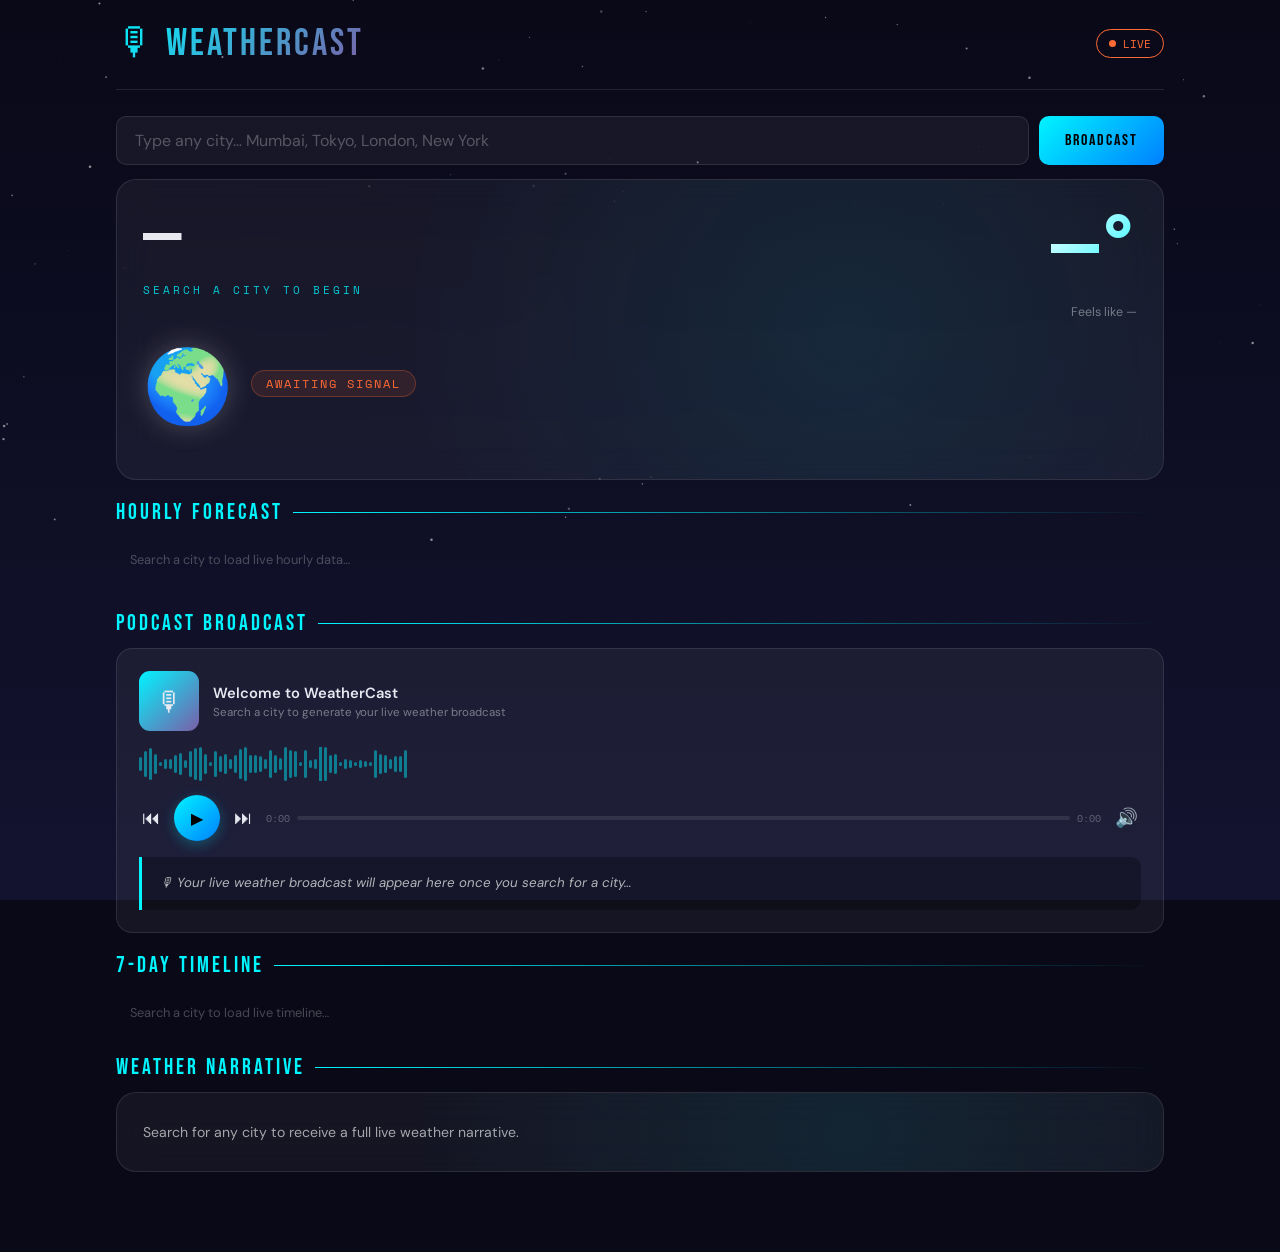
==== commit f2858ca5: "Add files via upload" ====
--- a/index.html
+++ b/index.html
@@ -1,152 +1,149 @@
 <!DOCTYPE html>
 <html lang="en">
 <head>
-<meta charset="UTF-8"/>
-<meta name="viewport" content="width=device-width,initial-scale=1.0"/>
-<title>WeatherCast — Live Weather Podcast</title>
+  <meta charset="UTF-8"/>
+  <meta name="viewport" content="width=device-width,initial-scale=1.0"/>
+  <title>WeatherCast — Live Weather Podcast</title>
 
-<!-- Google Fonts -->
-<link href="https://fonts.googleapis.com/css2?family=Bebas+Neue&family=DM+Sans:wght@300;400;600&family=Space+Mono:wght@400;700&display=swap" rel="stylesheet"/>
+  <!-- Google Fonts -->
+  <link href="https://fonts.googleapis.com/css2?family=Bebas+Neue&family=DM+Sans:wght@300;400;600&family=Space+Mono:wght@400;700&display=swap" rel="stylesheet"/>
 
-<!-- External CSS -->
-<link rel="stylesheet" href="style.css"/>
-
+  <!-- CSS File -->
+  <link rel="stylesheet" href="style.css"/>
 </head>
 <body>
 
-<!-- ── LOADER ── -->
-<div class="loader" id="ldr">
-  <div class="ring"></div>
-  <div class="ltxt" id="ltxt">WEATHERCAST</div>
-</div>
-
-<!-- ── WEATHER EFFECT LAYERS ── -->
-<div class="fx" id="rc"></div>
-<div class="fx" id="sc"></div>
-<div class="fx" id="stc"></div>
-
-<!-- ── CANVAS BACKGROUND ── -->
-<canvas id="bg"></canvas>
-
-<!-- ── MAIN APP ── -->
-<div class="wrap">
-
-  <!-- HEADER -->
-  <header>
-    <div class="logo">🎙 WeatherCast</div>
-    <div class="badge"><div class="dot"></div>LIVE</div>
-  </header>
-
-  <!-- BRAVE WARNING -->
-  <div class="brave-warn" id="bravewarn">
-    ⚠️ <b>Brave Browser detected!</b> Brave's shields block API calls.<br>
-    Please open this file in <b>Google Chrome</b> instead for live weather data to work.
+  <!-- LOADER -->
+  <div class="loader" id="ldr">
+    <div class="ring"></div>
+    <div class="ltxt" id="ltxt">WEATHERCAST</div>
   </div>
 
-  <!-- SEARCH -->
-  <div class="srow">
-    <input id="inp" class="sinput" type="text" placeholder="Type any city… Mumbai, Tokyo, London, New York"/>
-    <button class="sbtn" onclick="go()">BROADCAST</button>
-  </div>
-  <div class="err" id="err"></div>
+  <!-- WEATHER EFFECTS -->
+  <div class="fx" id="rc"></div>
+  <div class="fx" id="sc"></div>
+  <div class="fx" id="stc"></div>
 
-  <!-- HERO CARD -->
-  <div class="card">
-    <div class="crow">
-      <div>
-        <div class="cname" id="cn">—</div>
-        <div class="ccountry" id="cc">SEARCH A CITY TO BEGIN</div>
+  <!-- CANVAS BACKGROUND -->
+  <canvas id="bg"></canvas>
+
+  <!-- MAIN APP -->
+  <div class="wrap">
+
+    <!-- HEADER -->
+    <header>
+      <div class="logo">🎙 WeatherCast</div>
+      <div class="badge"><div class="dot"></div>LIVE</div>
+    </header>
+
+    <!-- SEARCH BAR -->
+    <div class="srow">
+      <input id="inp" class="sinput" type="text" placeholder="Type any city… Mumbai, Tokyo, London, New York"/>
+      <button class="sbtn" onclick="go()">BROADCAST</button>
+    </div>
+
+    <!-- ERROR MESSAGE -->
+    <div class="err" id="err"></div>
+
+    <!-- HERO CARD -->
+    <div class="card">
+      <div class="crow">
+        <div>
+          <div class="cname" id="cn">—</div>
+          <div class="ccountry" id="cc">SEARCH A CITY TO BEGIN</div>
+        </div>
+        <div class="tright">
+          <div class="tmain" id="tm">—°</div>
+          <div class="tfeel" id="tf">Feels like —</div>
+        </div>
       </div>
-      <div class="tright">
-        <div class="tmain" id="tm">—°</div>
-        <div class="tfeel" id="tf">Feels like —</div>
+      <div class="wrow">
+        <span class="wicon" id="wi">🌍</span>
+        <div>
+          <span class="ctag" id="ct">AWAITING SIGNAL</span>
+          <div class="cdesc" id="cd"></div>
+        </div>
       </div>
-    </div>
-    <div class="wrow">
-      <span class="wicon" id="wi">🌍</span>
-      <div>
-        <span class="ctag" id="ct">AWAITING SIGNAL</span>
-        <div class="cdesc" id="cd"></div>
+
+      <!-- STATS GRID -->
+      <div class="sgrid" id="sg"></div>
+
+      <!-- SUN ARC -->
+      <div class="sunw" id="sunw" style="display:none">
+        <svg viewBox="0 0 600 100" preserveAspectRatio="none">
+          <path d="M30,96 Q300,-10 570,96" stroke="rgba(255,180,0,.2)" stroke-width="2" fill="none" stroke-dasharray="5 4"/>
+          <circle id="sdot" cx="0" cy="0" r="9" fill="#FFD700" filter="url(#gf)"/>
+          <defs>
+            <filter id="gf">
+              <feGaussianBlur stdDeviation="3" result="b"/>
+              <feMerge><feMergeNode in="b"/><feMergeNode in="SourceGraphic"/></feMerge>
+            </filter>
+          </defs>
+        </svg>
+        <div style="display:flex;justify-content:space-between;font-family:'Space Mono',monospace;font-size:.62rem;color:rgba(255,255,255,.28);padding:0 18px">
+          <span id="srl">🌅 —</span>
+          <span id="ssl">🌇 —</span>
+        </div>
       </div>
-    </div>
-    <div class="sgrid" id="sg"></div>
 
-    <!-- SUN ARC -->
-    <div class="sunw" id="sunw" style="display:none">
-      <svg viewBox="0 0 600 100" preserveAspectRatio="none">
-        <path d="M30,96 Q300,-10 570,96" stroke="rgba(255,180,0,.2)" stroke-width="2" fill="none" stroke-dasharray="5 4"/>
-        <circle id="sdot" cx="0" cy="0" r="9" fill="#FFD700" filter="url(#gf)"/>
-        <defs>
-          <filter id="gf">
-            <feGaussianBlur stdDeviation="3" result="b"/>
-            <feMerge><feMergeNode in="b"/><feMergeNode in="SourceGraphic"/></feMerge>
-          </filter>
-        </defs>
-      </svg>
-      <div style="display:flex;justify-content:space-between;font-family:'Space Mono',monospace;font-size:.62rem;color:rgba(255,255,255,.28);padding:0 18px">
-        <span id="srl">🌅 —</span>
-        <span id="ssl">🌇 —</span>
+      <!-- AQI BAR -->
+      <div class="aqiw" id="aqiw" style="display:none">
+        <div class="aqil"><span>AIR QUALITY INDEX</span><span id="aqiv">—</span></div>
+        <div class="aqibar"><div class="aqicur" id="aqic" style="left:5%"></div></div>
       </div>
     </div>
 
-    <!-- AQI BAR -->
-    <div class="aqiw" id="aqiw" style="display:none">
-      <div class="aqil"><span>AIR QUALITY INDEX</span><span id="aqiv">—</span></div>
-      <div class="aqibar"><div class="aqicur" id="aqic" style="left:5%"></div></div>
+    <!-- HOURLY FORECAST -->
+    <div class="sec">HOURLY FORECAST</div>
+    <div class="hstrip" id="hs">
+      <div style="color:rgba(255,255,255,.26);font-size:.8rem;padding:14px">Search a city to load live hourly data…</div>
     </div>
-  </div>
 
-  <!-- HOURLY FORECAST -->
-  <div class="sec">HOURLY FORECAST</div>
-  <div class="hstrip" id="hs">
-    <div style="color:rgba(255,255,255,.26);font-size:.8rem;padding:14px">Search a city to load live hourly data…</div>
-  </div>
-
-  <!-- PODCAST PLAYER -->
-  <div class="sec">PODCAST BROADCAST</div>
-  <div class="pcard">
-    <div class="pmeta">
-      <div class="pthumb" id="pt">🎙</div>
-      <div>
-        <div class="ptitle" id="etitle">Welcome to WeatherCast</div>
-        <div class="psub" id="esub">Search a city to generate your live weather broadcast</div>
+    <!-- PODCAST PLAYER -->
+    <div class="sec">PODCAST BROADCAST</div>
+    <div class="pcard">
+      <div class="pmeta">
+        <div class="pthumb" id="pt">🎙</div>
+        <div>
+          <div class="ptitle" id="etitle">Welcome to WeatherCast</div>
+          <div class="psub" id="esub">Search a city to generate your live weather broadcast</div>
+        </div>
+      </div>
+      <div class="wf" id="wf"></div>
+      <div class="pctrl">
+        <button class="cbtn" onclick="skB()">⏮</button>
+        <button class="playbtn" id="pb" onclick="tog()">▶</button>
+        <button class="cbtn" onclick="skF()">⏭</button>
+        <div class="prow">
+          <span class="tl" id="tc">0:00</span>
+          <div class="ptrack" onclick="seek(event)">
+            <div class="pfill" id="pf" style="width:0%"></div>
+          </div>
+          <span class="tl" id="tt">0:00</span>
+        </div>
+        <button class="cbtn" id="vb" onclick="muteT()">🔊</button>
+      </div>
+      <div class="sbox" id="sb">
+        <em>🎙 Your live weather broadcast will appear here once you search for a city…</em>
       </div>
     </div>
-    <div class="wf" id="wf"></div>
-    <div class="pctrl">
-      <button class="cbtn" onclick="skB()">⏮</button>
-      <button class="playbtn" id="pb" onclick="tog()">▶</button>
-      <button class="cbtn" onclick="skF()">⏭</button>
-      <div class="prow">
-        <span class="tl" id="tc">0:00</span>
-        <div class="ptrack" onclick="seek(event)">
-          <div class="pfill" id="pf" style="width:0%"></div>
-        </div>
-        <span class="tl" id="tt">0:00</span>
-      </div>
-      <button class="cbtn" id="vb" onclick="muteT()">🔊</button>
+
+    <!-- 7-DAY TIMELINE -->
+    <div class="sec">7-DAY TIMELINE</div>
+    <div class="tgrid" id="tg">
+      <div style="color:rgba(255,255,255,.26);font-size:.8rem;padding:14px">Search a city to load live timeline…</div>
     </div>
-    <div class="sbox" id="sb">
-      <em>🎙 Your live weather broadcast will appear here once you search for a city…</em>
+
+    <!-- WEATHER NARRATIVE -->
+    <div class="sec">WEATHER NARRATIVE</div>
+    <div class="card">
+      <p class="narr" id="nrt">Search for any city to receive a full live weather narrative.</p>
     </div>
-  </div>
 
-  <!-- 7-DAY TIMELINE -->
-  <div class="sec">7-DAY TIMELINE</div>
-  <div class="tgrid" id="tg">
-    <div style="color:rgba(255,255,255,.26);font-size:.8rem;padding:14px">Search a city to load live timeline…</div>
-  </div>
+  </div><!-- end .wrap -->
 
-  <!-- WEATHER NARRATIVE -->
-  <div class="sec">WEATHER NARRATIVE</div>
-  <div class="card">
-    <p class="narr" id="nrt">Search for any city to receive a full live weather narrative.</p>
-  </div>
-
-</div><!-- end .wrap -->
-
-<!-- External JavaScript -->
-<script src="script.js"></script>
+  <!-- JAVASCRIPT FILE -->
+  <script src="script.js"></script>
 
 </body>
 </html>
--- a/style.css
+++ b/style.css
@@ -0,0 +1,108 @@
+
+*,*::before,*::after{margin:0;padding:0;box-sizing:border-box}
+:root{--a:#00f5ff;--a2:#ff6b35;--a3:#7fff00;--bg:#090918;--card:rgba(255,255,255,0.05);--border:rgba(255,255,255,0.1);--text:#e8e8f0}
+body{font-family:'DM Sans',sans-serif;background:var(--bg);color:var(--text);min-height:100vh;overflow-x:hidden}
+canvas{position:fixed;inset:0;z-index:0;pointer-events:none}
+.wrap{position:relative;z-index:1;max-width:1080px;margin:0 auto;padding:20px 16px 60px}
+header{display:flex;align-items:center;justify-content:space-between;padding-bottom:22px;border-bottom:1px solid var(--border);margin-bottom:26px}
+.logo{font-family:'Bebas Neue',sans-serif;font-size:2.4rem;letter-spacing:3px;background:linear-gradient(135deg,var(--a),#7b5ea7);-webkit-background-clip:text;-webkit-text-fill-color:transparent}
+.badge{display:flex;align-items:center;gap:7px;font-family:'Space Mono',monospace;font-size:.7rem;color:var(--a2);border:1px solid var(--a2);padding:5px 12px;border-radius:20px}
+.dot{width:7px;height:7px;background:var(--a2);border-radius:50%;animation:pulse 1.2s ease-in-out infinite}
+@keyframes pulse{0%,100%{opacity:1;transform:scale(1)}50%{opacity:.4;transform:scale(1.5)}}
+/* BRAVE WARNING BANNER */
+.brave-warn{background:linear-gradient(135deg,rgba(255,107,53,.15),rgba(255,107,53,.05));border:1px solid rgba(255,107,53,.4);border-radius:12px;padding:14px 18px;margin-bottom:16px;font-size:.85rem;line-height:1.8;display:none}
+.brave-warn b{color:var(--a2)}
+.srow{display:flex;gap:10px;margin-bottom:14px}
+.sinput{flex:1;background:rgba(255,255,255,.05);border:1px solid var(--border);border-radius:10px;padding:13px 18px;color:var(--text);font-family:'DM Sans',sans-serif;font-size:1rem;outline:none;transition:border-color .3s,box-shadow .3s}
+.sinput:focus{border-color:var(--a);box-shadow:0 0 22px rgba(0,245,255,.22)}
+.sinput::placeholder{color:rgba(255,255,255,.28)}
+.sinput:-webkit-autofill,.sinput:-webkit-autofill:hover,.sinput:-webkit-autofill:focus,.sinput:-webkit-autofill:active{-webkit-box-shadow:0 0 0 1000px #090918 inset!important;-webkit-text-fill-color:#e8e8f0!important;caret-color:#e8e8f0}
+.sbtn{background:linear-gradient(135deg,var(--a),#0080ff);border:none;border-radius:10px;padding:13px 26px;color:#000;font-family:'Bebas Neue',sans-serif;font-size:1rem;letter-spacing:2px;cursor:pointer;transition:transform .2s,box-shadow .2s;white-space:nowrap}
+.sbtn:hover{transform:translateY(-2px);box-shadow:0 8px 22px rgba(0,245,255,.38)}
+.sbtn:active{transform:translateY(0)}
+.err{background:rgba(255,80,80,.1);border:1px solid rgba(255,80,80,.3);border-radius:10px;padding:14px 18px;color:#ff7070;font-size:.85rem;margin-bottom:14px;display:none;line-height:1.8}
+.card{position:relative;overflow:hidden;border-radius:20px;border:1px solid var(--border);backdrop-filter:blur(18px);background:var(--card);padding:26px;margin-bottom:20px}
+.card::before{content:'';position:absolute;inset:0;background:radial-gradient(circle at 70% 50%,rgba(0,245,255,.07),transparent 60%);pointer-events:none}
+.crow{display:flex;justify-content:space-between;align-items:flex-start;flex-wrap:wrap;gap:10px;margin-bottom:20px}
+.cname{font-family:'Bebas Neue',sans-serif;font-size:clamp(2.4rem,7vw,4.8rem);line-height:.92;letter-spacing:2px}
+.ccountry{font-family:'Space Mono',monospace;font-size:.68rem;color:var(--a);letter-spacing:3px;margin-top:5px;opacity:.8}
+.tright{text-align:right}
+.tmain{font-family:'Bebas Neue',sans-serif;font-size:clamp(3.2rem,9vw,6rem);line-height:1;background:linear-gradient(135deg,#fff,var(--a));-webkit-background-clip:text;-webkit-text-fill-color:transparent}
+.tfeel{font-size:.78rem;color:rgba(255,255,255,.42);margin-top:2px}
+.wrow{display:flex;align-items:center;gap:18px;flex-wrap:wrap}
+.wicon{font-size:4.5rem;animation:float 4s ease-in-out infinite;filter:drop-shadow(0 0 14px rgba(255,255,255,.22))}
+@keyframes float{0%,100%{transform:translateY(0)}50%{transform:translateY(-9px)}}
+.ctag{font-family:'Space Mono',monospace;font-size:.75rem;color:var(--a2);background:rgba(255,107,53,.1);border:1px solid rgba(255,107,53,.28);padding:4px 14px;border-radius:18px;letter-spacing:2px;text-transform:uppercase;display:inline-block}
+.cdesc{margin-top:7px;font-size:.82rem;color:rgba(255,255,255,.42);line-height:1.6}
+.sgrid{display:grid;grid-template-columns:repeat(auto-fit,minmax(110px,1fr));gap:10px;margin-top:20px}
+.sitem{background:rgba(255,255,255,.04);border:1px solid var(--border);border-radius:12px;padding:13px 10px;text-align:center;transition:transform .2s,border-color .2s}
+.sitem:hover{transform:translateY(-3px);border-color:var(--a)}
+.si{font-size:1.3rem;margin-bottom:5px}
+.sl{font-size:.6rem;text-transform:uppercase;letter-spacing:2px;color:rgba(255,255,255,.32);margin-bottom:2px}
+.sv{font-family:'Space Mono',monospace;font-size:.9rem;font-weight:700}
+.sunw{position:relative;height:94px;margin:18px 0 5px;overflow:hidden}
+.sunw svg{width:100%;height:100%}
+.aqiw{margin-top:16px}
+.aqil{display:flex;justify-content:space-between;font-size:.7rem;color:rgba(255,255,255,.42);margin-bottom:5px}
+.aqibar{height:7px;border-radius:7px;background:linear-gradient(to right,#00e676,#ffeb3b,#ff9800,#f44336,#9c27b0);position:relative}
+.aqicur{position:absolute;top:-5px;width:14px;height:14px;background:#fff;border-radius:50%;box-shadow:0 0 6px rgba(255,255,255,.5);transform:translateX(-50%);transition:left 1s ease}
+.sec{font-family:'Bebas Neue',sans-serif;font-size:1.35rem;letter-spacing:3px;color:var(--a);margin-bottom:12px;display:flex;align-items:center;gap:10px}
+.sec::after{content:'';flex:1;height:1px;background:linear-gradient(to right,var(--a),transparent)}
+.hstrip{display:flex;gap:9px;overflow-x:auto;padding-bottom:9px;margin-bottom:20px;scrollbar-width:thin;scrollbar-color:var(--a) transparent}
+.hp{flex-shrink:0;background:var(--card);border:1px solid var(--border);border-radius:11px;padding:11px 13px;text-align:center;min-width:64px;transition:border-color .2s,transform .2s}
+.hp.now{border-color:var(--a);background:rgba(0,245,255,.07)}
+.hp:hover{transform:scale(1.05)}
+.hpt{font-family:'Space Mono',monospace;font-size:.58rem;color:rgba(255,255,255,.32);margin-bottom:4px}
+.hpi{font-size:1.15rem;margin-bottom:4px}
+.hpv{font-family:'Space Mono',monospace;font-size:.78rem;font-weight:700}
+.tgrid{display:grid;grid-template-columns:repeat(auto-fit,minmax(125px,1fr));gap:10px;margin-bottom:20px}
+.tc{background:var(--card);border:1px solid var(--border);border-radius:14px;padding:16px 12px;transition:transform .3s,border-color .3s,box-shadow .3s;position:relative;overflow:hidden}
+.tc::before{content:'';position:absolute;inset:0;background:radial-gradient(circle at 50% 0%,rgba(0,245,255,.04),transparent 60%)}
+.tc:hover{transform:translateY(-4px);border-color:var(--a);box-shadow:0 8px 24px rgba(0,245,255,.1)}
+.tch{display:flex;justify-content:space-between;align-items:center;margin-bottom:8px}
+.tcd{font-family:'Space Mono',monospace;font-size:.62rem;text-transform:uppercase;letter-spacing:2px;color:rgba(255,255,255,.32)}
+.tbg{font-size:.58rem;padding:2px 7px;border-radius:7px;font-family:'Space Mono',monospace}
+.bp{background:rgba(255,107,53,.12);color:var(--a2);border:1px solid rgba(255,107,53,.22)}
+.bt{background:rgba(0,245,255,.12);color:var(--a);border:1px solid rgba(0,245,255,.22)}
+.ba{background:rgba(127,255,0,.08);color:var(--a3);border:1px solid rgba(127,255,0,.18)}
+.tci{font-size:1.9rem;margin-bottom:7px;display:block}
+.tct{font-family:'Bebas Neue',sans-serif;font-size:1.9rem}
+.tcc{font-size:.7rem;color:rgba(255,255,255,.42);margin-top:2px}
+.tchl{font-family:'Space Mono',monospace;font-size:.65rem;margin-top:7px;color:rgba(255,255,255,.28)}
+.pcard{background:var(--card);border:1px solid var(--border);border-radius:16px;padding:22px;margin-bottom:20px}
+.pmeta{display:flex;align-items:center;gap:14px;margin-bottom:16px}
+.pthumb{width:60px;height:60px;border-radius:11px;background:linear-gradient(135deg,var(--a),#7b5ea7);display:flex;align-items:center;justify-content:center;font-size:1.7rem;flex-shrink:0}
+.pthumb.spin{animation:tspin 8s linear infinite}
+@keyframes tspin{to{border-radius:50%;transform:rotate(360deg)}}
+.ptitle{font-size:.92rem;font-weight:600;margin-bottom:2px}
+.psub{font-size:.72rem;color:rgba(255,255,255,.42)}
+.wf{display:flex;align-items:center;gap:2px;height:34px;margin-bottom:14px;overflow:hidden}
+.wb{width:3px;background:var(--a);border-radius:2px;transform-origin:bottom;animation:wav var(--d) ease-in-out infinite alternate paused;opacity:.45}
+.wb.on{animation-play-state:running;opacity:1}
+@keyframes wav{from{transform:scaleY(.07)}to{transform:scaleY(1)}}
+.pctrl{display:flex;align-items:center;gap:11px}
+.cbtn{background:none;border:none;cursor:pointer;color:var(--text);font-size:1.15rem;transition:color .2s,transform .2s;padding:3px}
+.cbtn:hover{color:var(--a);transform:scale(1.15)}
+.playbtn{width:46px;height:46px;background:linear-gradient(135deg,var(--a),#0080ff);border-radius:50%;display:flex;align-items:center;justify-content:center;color:#000;font-size:1rem;border:none;cursor:pointer;transition:transform .2s,box-shadow .2s;box-shadow:0 4px 14px rgba(0,245,255,.26);flex-shrink:0}
+.playbtn:hover{transform:scale(1.08);box-shadow:0 6px 22px rgba(0,245,255,.42)}
+.prow{flex:1;display:flex;align-items:center;gap:7px}
+.ptrack{flex:1;height:4px;background:rgba(255,255,255,.09);border-radius:4px;cursor:pointer;overflow:hidden}
+.pfill{height:100%;background:linear-gradient(to right,var(--a),#0080ff);border-radius:4px;pointer-events:none;transition:width .3s}
+.tl{font-family:'Space Mono',monospace;font-size:.62rem;color:rgba(255,255,255,.32);white-space:nowrap}
+.sbox{background:rgba(0,0,0,.26);border-left:3px solid var(--a);border-radius:0 11px 11px 0;padding:14px 18px;font-size:.83rem;line-height:1.85;color:rgba(255,255,255,.68);margin-top:16px;max-height:175px;overflow-y:auto;scrollbar-width:thin;scrollbar-color:var(--a) transparent}
+.hl{color:var(--a);font-weight:600}
+.narr{font-size:.88rem;line-height:1.9;color:rgba(255,255,255,.62)}
+.narr em{color:var(--a);font-style:normal;font-weight:600}
+.loader{position:fixed;inset:0;background:rgba(9,9,24,.94);display:flex;align-items:center;justify-content:center;z-index:999;flex-direction:column;gap:13px;transition:opacity .4s}
+.loader.off{opacity:0;pointer-events:none}
+.ring{width:48px;height:48px;border-radius:50%;border:3px solid rgba(0,245,255,.1);border-top-color:var(--a);animation:spin .8s linear infinite}
+@keyframes spin{to{transform:rotate(360deg)}}
+.ltxt{font-family:'Space Mono',monospace;font-size:.72rem;color:var(--a);letter-spacing:3px;text-align:center}
+.fx{position:fixed;inset:0;pointer-events:none;z-index:0;overflow:hidden}
+.rd{position:absolute;width:1px;background:linear-gradient(to bottom,transparent,rgba(130,200,255,.55));animation:rf var(--dur) linear var(--del) infinite}
+@keyframes rf{from{top:-20px}to{top:100vh}}
+.sf{position:absolute;color:rgba(255,255,255,.62);font-size:var(--sz);top:-28px;animation:sf2 var(--dur) linear var(--del) infinite}
+@keyframes sf2{from{top:-28px;transform:translateX(0) rotate(0)}to{top:100vh;transform:translateX(var(--dr)) rotate(720deg)}}
+.lf{position:fixed;inset:0;background:rgba(255,255,255,0);pointer-events:none;animation:lfl 6s ease infinite}
+@keyframes lfl{0%,94%,96%,100%{background:rgba(255,255,255,0)}95%{background:rgba(255,255,255,.12)}}
+@media(max-width:520px){.crow{flex-direction:column}.tright{text-align:left}.sgrid{grid-template-columns:repeat(2,1fr)}.tgrid{grid-template-columns:repeat(2,1fr)}}
